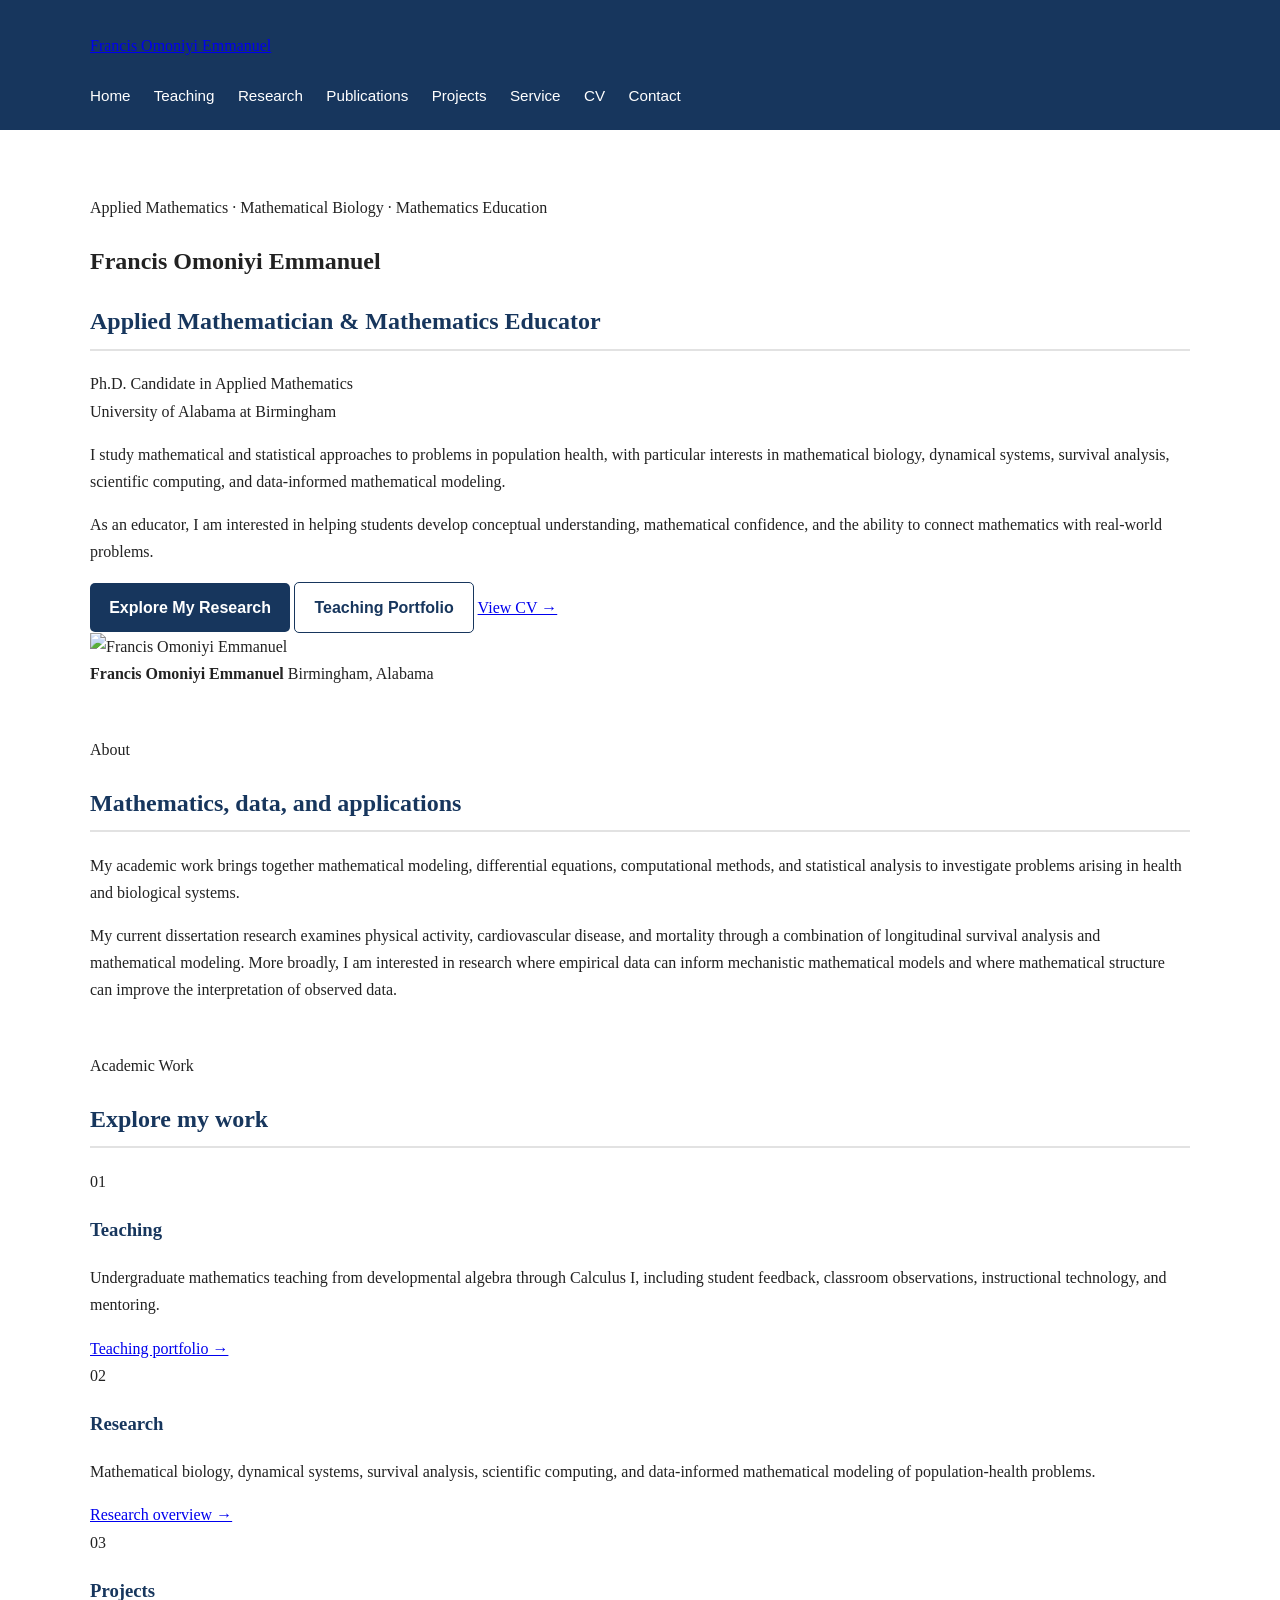
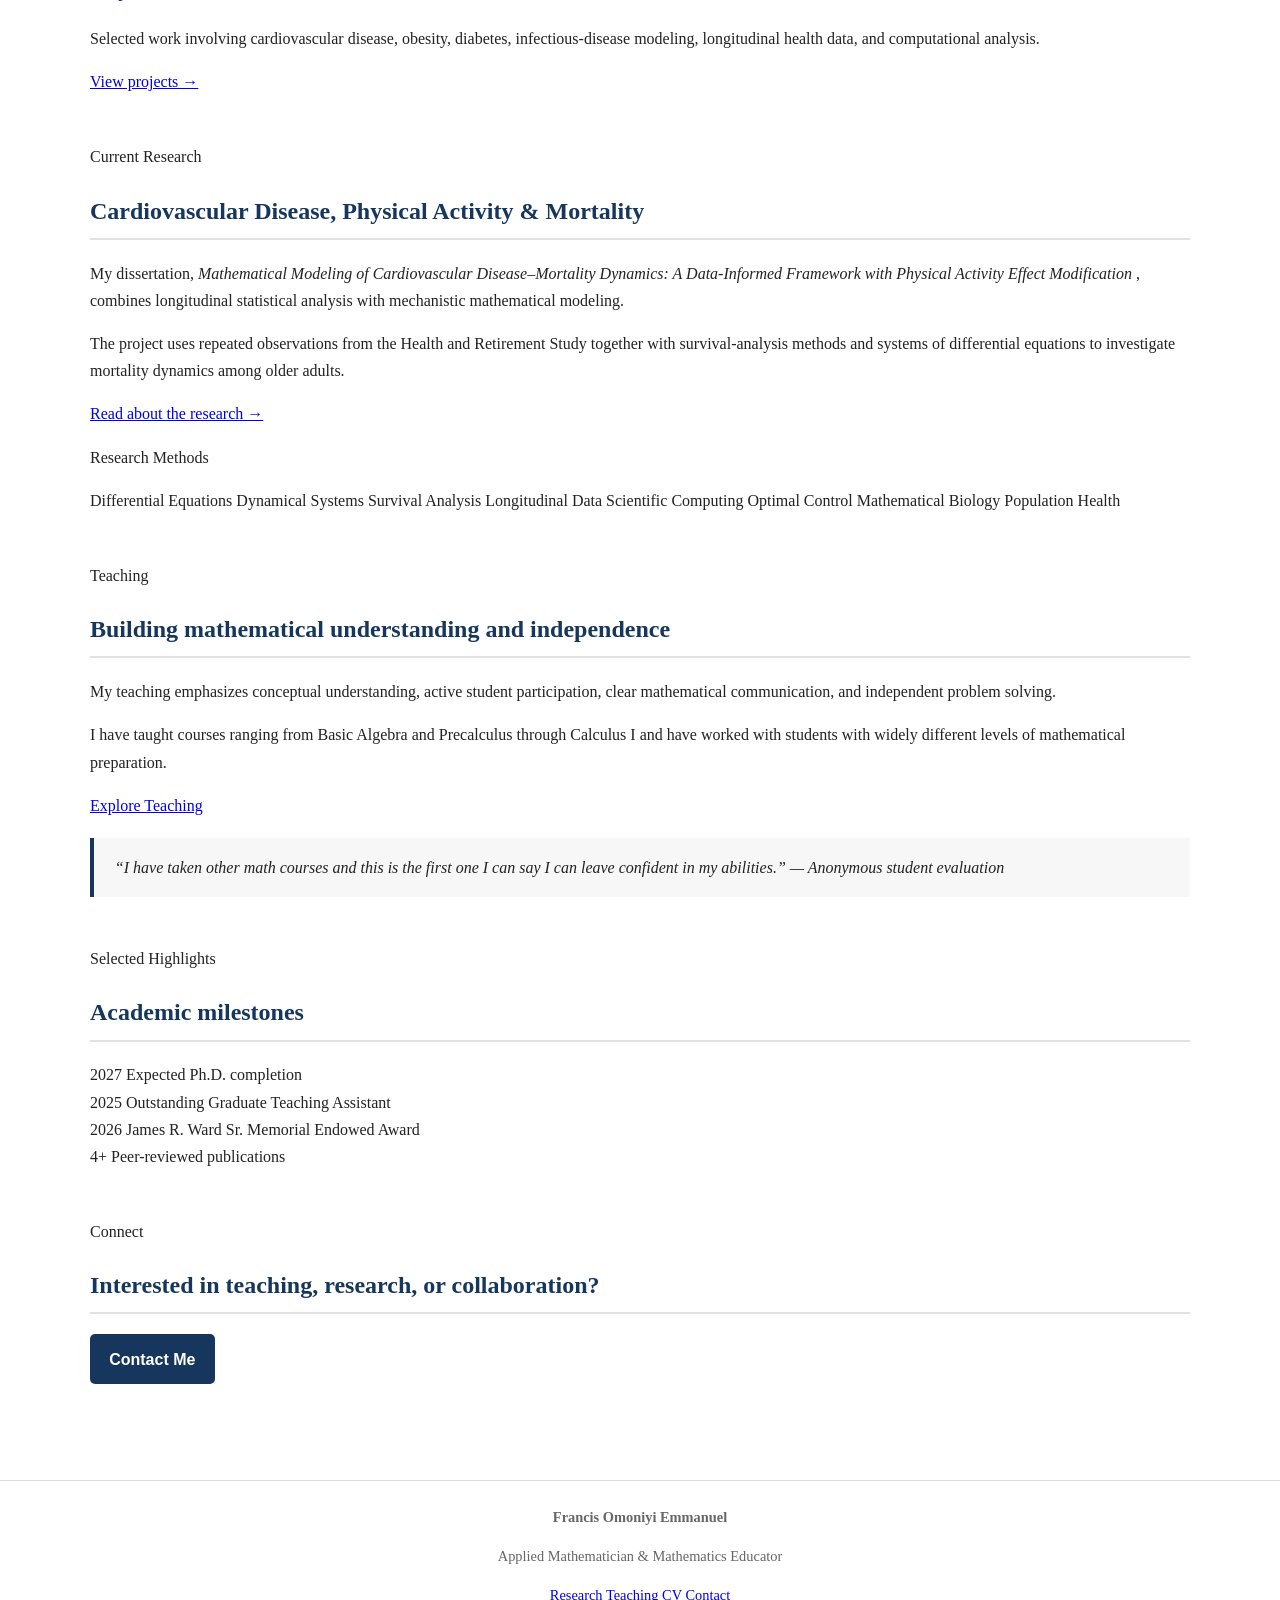
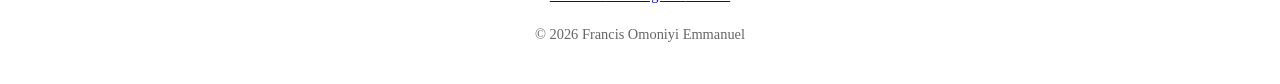
==== index.html @ a245690e "Update index.html" ====
<!DOCTYPE html>
<html lang="en">

<head>
    <meta charset="UTF-8">

    <meta name="viewport"
          content="width=device-width, initial-scale=1.0">

    <meta name="description"
          content="Academic portfolio of Francis Omoniyi Emmanuel,
          Applied Mathematician and Mathematics Educator.">

    <title>
        Francis Omoniyi Emmanuel | Applied Mathematician
    </title>

    <link rel="stylesheet" href="styles.css">
</head>


<body>


<!-- =========================
     NAVIGATION
========================= -->

<header class="site-header">

    <div class="container nav-container">

        <a href="index.html" class="site-name">
            Francis Omoniyi Emmanuel
        </a>

        <nav class="main-nav">

            <a href="index.html" class="active">Home</a>

            <a href="teaching.html">
                Teaching
            </a>

            <a href="research.html">
                Research
            </a>

            <a href="publications.html">
                Publications
            </a>

            <a href="projects.html">
                Projects
            </a>

            <a href="service.html">
                Service
            </a>

            <a href="cv.html">
                CV
            </a>

            <a href="contact.html">
                Contact
            </a>

        </nav>

    </div>

</header>



<main>


<!-- =========================
     HERO
========================= -->

<section class="home-hero">

    <div class="container hero-grid">


        <div class="hero-content">

            <p class="eyebrow">
                Applied Mathematics · Mathematical Biology ·
                Mathematics Education
            </p>


            <h1>
                Francis Omoniyi Emmanuel
            </h1>


            <h2>
                Applied Mathematician &
                Mathematics Educator
            </h2>


            <p class="hero-affiliation">
                Ph.D. Candidate in Applied Mathematics<br>
                University of Alabama at Birmingham
            </p>


            <p class="hero-description">

                I study mathematical and statistical approaches
                to problems in population health, with particular
                interests in mathematical biology, dynamical systems,
                survival analysis, scientific computing, and
                data-informed mathematical modeling.

            </p>


            <p class="hero-description">

                As an educator, I am interested in helping students
                develop conceptual understanding, mathematical
                confidence, and the ability to connect mathematics
                with real-world problems.

            </p>


            <div class="hero-buttons">

                <a href="research.html"
                   class="primary-button">
                    Explore My Research
                </a>

                <a href="teaching.html"
                   class="secondary-button">
                    Teaching Portfolio
                </a>

                <a href="assets/documents/Francis_Omoniyi.pdf"
                   target="_blank"
                   rel="noopener noreferrer"
                   class="text-button">
                    View CV →
                </a>

            </div>

        </div>



        <div class="hero-photo-wrapper">

            <img
                src="assets/images/profile.jpg"
                alt="Francis Omoniyi Emmanuel"
                class="profile-photo"
            >

            <div class="photo-caption">

                <strong>
                    Francis Omoniyi Emmanuel
                </strong>

                <span>
                    Birmingham, Alabama
                </span>

            </div>

        </div>


    </div>

</section>



<!-- =========================
     ABOUT
========================= -->

<section class="home-section">

    <div class="container narrow-container">

        <p class="section-label">
            About
        </p>

        <h2 class="home-section-title">
            Mathematics, data, and applications
        </h2>


        <p class="large-intro">

            My academic work brings together mathematical modeling,
            differential equations, computational methods, and
            statistical analysis to investigate problems arising
            in health and biological systems.

        </p>


        <p>

            My current dissertation research examines physical activity,
            cardiovascular disease, and mortality through a combination
            of longitudinal survival analysis and mathematical modeling.
            More broadly, I am interested in research where empirical
            data can inform mechanistic mathematical models and where
            mathematical structure can improve the interpretation of
            observed data.

        </p>

    </div>

</section>



<!-- =========================
     THREE CORE AREAS
========================= -->

<section class="home-section section-soft">

    <div class="container">

        <div class="section-heading">

            <p class="section-label">
                Academic Work
            </p>

            <h2 class="home-section-title">
                Explore my work
            </h2>

        </div>


        <div class="home-card-grid">


            <article class="home-feature-card">

                <div class="card-number">
                    01
                </div>

                <h3>
                    Teaching
                </h3>

                <p>

                    Undergraduate mathematics teaching from
                    developmental algebra through Calculus I,
                    including student feedback, classroom
                    observations, instructional technology,
                    and mentoring.

                </p>

                <a href="teaching.html"
                   class="card-link">
                    Teaching portfolio →
                </a>

            </article>



            <article class="home-feature-card">

                <div class="card-number">
                    02
                </div>

                <h3>
                    Research
                </h3>

                <p>

                    Mathematical biology, dynamical systems,
                    survival analysis, scientific computing,
                    and data-informed mathematical modeling
                    of population-health problems.

                </p>

                <a href="research.html"
                   class="card-link">
                    Research overview →
                </a>

            </article>



            <article class="home-feature-card">

                <div class="card-number">
                    03
                </div>

                <h3>
                    Projects
                </h3>

                <p>

                    Selected work involving cardiovascular disease,
                    obesity, diabetes, infectious-disease modeling,
                    longitudinal health data, and computational
                    analysis.

                </p>

                <a href="projects.html"
                   class="card-link">
                    View projects →
                </a>

            </article>


        </div>

    </div>

</section>



<!-- =========================
     FEATURED RESEARCH
========================= -->

<section class="home-section">

    <div class="container">

        <div class="featured-home-grid">


            <div>

                <p class="section-label">
                    Current Research
                </p>

                <h2 class="home-section-title">
                    Cardiovascular Disease,
                    Physical Activity & Mortality
                </h2>


                <p>

                    My dissertation,
                    <em>
                        Mathematical Modeling of Cardiovascular
                        Disease–Mortality Dynamics: A Data-Informed
                        Framework with Physical Activity Effect
                        Modification
                    </em>,
                    combines longitudinal statistical analysis
                    with mechanistic mathematical modeling.

                </p>


                <p>

                    The project uses repeated observations from the
                    Health and Retirement Study together with
                    survival-analysis methods and systems of
                    differential equations to investigate mortality
                    dynamics among older adults.

                </p>


                <a href="research.html"
                   class="inline-link">
                    Read about the research →
                </a>

            </div>



            <div class="research-summary-box">

                <p class="summary-heading">
                    Research Methods
                </p>

                <div class="research-tags">

                    <span>Differential Equations</span>
                    <span>Dynamical Systems</span>
                    <span>Survival Analysis</span>
                    <span>Longitudinal Data</span>
                    <span>Scientific Computing</span>
                    <span>Optimal Control</span>
                    <span>Mathematical Biology</span>
                    <span>Population Health</span>

                </div>

            </div>


        </div>

    </div>

</section>



<!-- =========================
     TEACHING HIGHLIGHT
========================= -->

<section class="home-section section-dark">

    <div class="container teaching-highlight-grid">


        <div>

            <p class="section-label-light">
                Teaching
            </p>

            <h2>
                Building mathematical understanding
                and independence
            </h2>


            <p>

                My teaching emphasizes conceptual understanding,
                active student participation, clear mathematical
                communication, and independent problem solving.

            </p>


            <p>

                I have taught courses ranging from Basic Algebra and
                Precalculus through Calculus I and have worked with
                students with widely different levels of mathematical
                preparation.

            </p>


            <a href="teaching.html"
               class="light-button">
                Explore Teaching
            </a>

        </div>



        <blockquote class="home-quote">

            “I have taken other math courses and this is the first
            one I can say I can leave confident in my abilities.”

            <span>
                — Anonymous student evaluation
            </span>

        </blockquote>


    </div>

</section>



<!-- =========================
     SELECTED HIGHLIGHTS
========================= -->

<section class="home-section">

    <div class="container">

        <div class="section-heading">

            <p class="section-label">
                Selected Highlights
            </p>

            <h2 class="home-section-title">
                Academic milestones
            </h2>

        </div>


        <div class="highlight-stat-grid">


            <div class="highlight-stat">

                <span class="stat-number">
                    2027
                </span>

                <span class="stat-label">
                    Expected Ph.D. completion
                </span>

            </div>



            <div class="highlight-stat">

                <span class="stat-number">
                    2025
                </span>

                <span class="stat-label">
                    Outstanding Graduate
                    Teaching Assistant
                </span>

            </div>



            <div class="highlight-stat">

                <span class="stat-number">
                    2026
                </span>

                <span class="stat-label">
                    James R. Ward Sr.
                    Memorial Endowed Award
                </span>

            </div>



            <div class="highlight-stat">

                <span class="stat-number">
                    4+
                </span>

                <span class="stat-label">
                    Peer-reviewed publications
                </span>

            </div>


        </div>

    </div>

</section>



<!-- =========================
     CONTACT CTA
========================= -->

<section class="home-cta">

    <div class="container home-cta-inner">

        <div>

            <p class="section-label">
                Connect
            </p>

            <h2>
                Interested in teaching,
                research, or collaboration?
            </h2>

        </div>


        <a href="contact.html"
           class="primary-button">
            Contact Me
        </a>

    </div>

</section>


</main>



<footer class="modern-footer">

    <div class="container footer-grid">


        <div>

            <strong>
                Francis Omoniyi Emmanuel
            </strong>

            <p>
                Applied Mathematician &
                Mathematics Educator
            </p>

        </div>


        <div class="footer-links">

            <a href="research.html">
                Research
            </a>

            <a href="teaching.html">
                Teaching
            </a>

            <a href="cv.html">
                CV
            </a>

            <a href="contact.html">
                Contact
            </a>

        </div>


    </div>


    <div class="container footer-bottom">

        <p>
            © 2026 Francis Omoniyi Emmanuel
        </p>

    </div>

</footer>


</body>

</html>
---- styles.css ----
* {
    box-sizing: border-box;
}

body {
    margin: 0;
    font-family: Georgia, "Times New Roman", serif;
    line-height: 1.7;
    color: #222;
    background: #ffffff;
}

.container {
    width: min(1100px, 90%);
    margin: 0 auto;
}

header {
    background: #17365d;
    color: white;
    padding: 2rem 0 1.3rem;
}

header h1 {
    margin: 0;
    font-size: 2.4rem;
}

.subtitle {
    margin-top: 0.3rem;
    font-size: 1.15rem;
}

nav {
    margin-top: 1.4rem;
}

nav a {
    color: white;
    text-decoration: none;
    margin-right: 1.2rem;
    font-family: Arial, sans-serif;
    font-size: 0.95rem;
}

nav a:hover {
    text-decoration: underline;
}

main {
    padding: 3rem 0;
}

section {
    margin-bottom: 3rem;
}

h2 {
    color: #17365d;
    border-bottom: 2px solid #e2e2e2;
    padding-bottom: 0.4rem;
}

h3 {
    color: #17365d;
}

.hero {
    font-size: 1.08rem;
}

.cards {
    display: grid;
    grid-template-columns: repeat(
        auto-fit,
        minmax(240px, 1fr)
    );
    gap: 1.5rem;
}

.card {
    border: 1px solid #dddddd;
    border-radius: 8px;
    padding: 1.4rem;
    background: #fafafa;
}

.card a {
    color: #17365d;
    font-weight: bold;
    text-decoration: none;
}

footer {
    border-top: 1px solid #dddddd;
    padding: 1.5rem 0;
    text-align: center;
    color: #666666;
    font-size: 0.9rem;
}

@media (max-width: 700px) {

    header h1 {
        font-size: 1.8rem;
    }

    nav a {
        display: inline-block;
        margin-bottom: 0.5rem;
    }
}

blockquote {
    margin: 1.2rem 0;
    padding: 1rem 1.3rem;
    border-left: 4px solid #17365d;
    background: #f7f7f7;
    font-style: italic;
}

.source {
    margin-top: -0.7rem;
    font-size: 0.9rem;
    color: #666;
}

.evaluation {
    margin-bottom: 2rem;
}

.course-list p {
    margin-bottom: 1.2rem;
}

/* Teaching Evaluations */

.evaluation-note {
    color: #666;
    font-size: 0.95rem;
    margin-bottom: 1.5rem;
}

.evaluation-grid {
    display: grid;
    grid-template-columns: repeat(
        auto-fit,
        minmax(300px, 1fr)
    );
    gap: 1.4rem;
    margin-top: 1.5rem;
    margin-bottom: 3rem;
}

.evaluation-card {
    border: 1px solid #dddddd;
    border-radius: 8px;
    padding: 1.4rem;
    background: #fafafa;
}

.evaluation-card blockquote {
    margin: 0.7rem 0 1rem 0;
    padding: 0;
    border-left: none;
    background: transparent;
    font-style: italic;
}

.evaluation-theme {
    margin: 0;
    font-family: Arial, sans-serif;
    font-size: 0.85rem;
    font-weight: bold;
    text-transform: uppercase;
    letter-spacing: 0.05rem;
    color: #17365d;
}

.evaluation-source {
    font-size: 0.88rem;
    color: #666666;
    margin-bottom: 0;
}

.faculty-observations {
    margin-top: 3rem;
}

.observation-card {
    margin: 1.5rem 0;
    padding: 1.5rem;
    border-left: 4px solid #17365d;
    background: #f7f7f7;
}

.observation-card h4 {
    margin-top: 0;
    margin-bottom: 0.2rem;
    color: #17365d;
    font-size: 1.15rem;
}

.observation-meta {
    margin-top: 0;
    color: #666666;
    font-size: 0.9rem;
}

.observation-card blockquote {
    margin: 1rem 0;
    padding-left: 1rem;
    border-left: 2px solid #999999;
    background: transparent;
    font-style: italic;
}

.evaluation-footer {
    margin-top: 2rem;
    font-size: 0.9rem;
    color: #666666;
    font-style: italic;
}

/* Research Page */

.research-card {
    border-left: 4px solid #17365d;
    background: #f8f9fb;
    padding: 1.2rem 1.4rem;
    margin: 1.2rem 0;
    border-radius: 4px;
}

.research-card h3 {
    margin-top: 0;
    margin-bottom: 0.5rem;
}

.method-grid {
    display: grid;
    grid-template-columns: repeat(
        auto-fit,
        minmax(240px, 1fr)
    );
    gap: 1.4rem;
    margin-top: 1.5rem;
}

.method-card {
    border: 1px solid #dddddd;
    border-radius: 8px;
    padding: 1.3rem;
    background: #ffffff;
}

.method-card h3 {
    margin-top: 0;
}

/* Publications Page */

.publication-card {
    position: relative;
    border: 1px solid #dddddd;
    border-radius: 8px;
    padding: 1.5rem;
    margin: 1.5rem 0;
    background: #ffffff;
}

.publication-card h3 {
    margin-top: 0.4rem;
    margin-bottom: 0.7rem;
    line-height: 1.4;
}

.publication-year {
    display: inline-block;
    margin: 0;
    font-family: Arial, sans-serif;
    font-weight: bold;
    font-size: 0.85rem;
    color: #17365d;
}

.publication-authors {
    color: #444444;
}

.doi-link {
    display: inline-block;
    margin-top: 0.3rem;
    color: #17365d;
    font-family: Arial, sans-serif;
    font-weight: bold;
    text-decoration: none;
}

.doi-link:hover {
    text-decoration: underline;
}


/* Research Presentations */

.presentation-card {
    border-left: 4px solid #17365d;
    background: #f8f9fb;
    padding: 1.3rem 1.5rem;
    margin: 1.4rem 0;
}

.presentation-card h3 {
    margin-top: 0.4rem;
    margin-bottom: 0.7rem;
}

.presentation-date {
    margin: 0;
    color: #666666;
    font-size: 0.9rem;
    font-family: Arial, sans-serif;
    font-weight: bold;
}


/* Research Themes */

.research-theme-grid {
    display: grid;
    grid-template-columns: repeat(
        auto-fit,
        minmax(220px, 1fr)
    );
    gap: 1.3rem;
    margin-top: 1.5rem;
}

.research-theme-card {
    border: 1px solid #dddddd;
    border-radius: 8px;
    padding: 1.3rem;
    background: #fafafa;
}

.research-theme-card h3 {
    margin-top: 0;
    color: #17365d;
}

/* Projects Page */

.featured-project {
    border: 1px solid #d7dce2;
    border-radius: 10px;
    padding: 2rem;
    margin: 2rem 0 3rem;
    background: #f8f9fb;
}

.featured-project h2 {
    border-bottom: none;
    margin-bottom: 0.3rem;
}

.project-subtitle {
    color: #555555;
    font-size: 1.05rem;
    margin-top: 0;
    margin-bottom: 1.5rem;
}

.project-label {
    margin-bottom: 0.4rem;
    font-family: Arial, sans-serif;
    text-transform: uppercase;
    letter-spacing: 0.08rem;
    font-size: 0.78rem;
    font-weight: bold;
    color: #17365d;
}

.project-details-grid {
    display: grid;
    grid-template-columns: repeat(
        auto-fit,
        minmax(220px, 1fr)
    );
    gap: 1.2rem;
    margin: 2rem 0;
}

.project-detail {
    background: #ffffff;
    border: 1px solid #dddddd;
    border-radius: 8px;
    padding: 1.2rem;
}

.project-detail h3 {
    margin-top: 0;
}

.project-card {
    border: 1px solid #dddddd;
    border-radius: 10px;
    padding: 1.7rem;
    margin: 2rem 0;
    background: #ffffff;
}

.project-card-header h2 {
    margin-top: 0;
    border-bottom: none;
}

.project-card h3 {
    margin-bottom: 0.3rem;
}

.project-tools {
    display: flex;
    flex-wrap: wrap;
    gap: 0.6rem;
    margin-top: 1.5rem;
}

.project-tools span {
    background: #edf1f5;
    border-radius: 20px;
    padding: 0.35rem 0.75rem;
    font-family: Arial, sans-serif;
    font-size: 0.82rem;
    color: #17365d;
}

.project-note {
    margin-top: 3rem;
    padding: 1.5rem;
    background: #f8f9fb;
    border-radius: 8px;
}

/* Service & Outreach Page */

.service-grid {
    display: grid;
    grid-template-columns: repeat(
        auto-fit,
        minmax(260px, 1fr)
    );
    gap: 1.4rem;
    margin-top: 1.5rem;
}

.service-card {
    border: 1px solid #dddddd;
    border-radius: 8px;
    padding: 1.4rem;
    margin: 1.2rem 0;
    background: #ffffff;
}

.featured-service {
    border-left: 4px solid #17365d;
    background: #f8f9fb;
}

.service-card h3 {
    margin-top: 0.3rem;
    margin-bottom: 0.4rem;
    color: #17365d;
}

.service-year {
    margin: 0;
    font-family: Arial, sans-serif;
    font-size: 0.82rem;
    font-weight: bold;
    color: #17365d;
}

.service-event {
    margin-top: 0.2rem;
    margin-bottom: 0.2rem;
    font-weight: bold;
}

.service-organization {
    margin-top: 0;
    color: #666666;
    font-size: 0.95rem;
}

/* CV Page */

.cv-intro {
    max-width: 850px;
}

.cv-buttons {
    display: flex;
    flex-wrap: wrap;
    gap: 1rem;
    margin-top: 1.6rem;
}

.primary-button,
.secondary-button {
    display: inline-block;
    padding: 0.7rem 1.2rem;
    border-radius: 5px;
    font-family: Arial, sans-serif;
    font-weight: bold;
    text-decoration: none;
}

.primary-button {
    background: #17365d;
    color: #ffffff;
}

.primary-button:hover {
    opacity: 0.9;
}

.secondary-button {
    border: 1px solid #17365d;
    color: #17365d;
    background: #ffffff;
}

.secondary-button:hover {
    background: #f3f5f8;
}

.cv-highlight-grid {
    display: grid;
    grid-template-columns: repeat(
        auto-fit,
        minmax(230px, 1fr)
    );
    gap: 1.4rem;
    margin-top: 1.5rem;
}

.cv-highlight-card {
    border: 1px solid #dddddd;
    border-radius: 8px;
    padding: 1.4rem;
    background: #ffffff;
}

.cv-highlight-card h3 {
    margin-top: 0;
    color: #17365d;
}

.cv-timeline {
    margin-top: 1.5rem;
}

.cv-timeline-item {
    display: grid;
    grid-template-columns: 80px 1fr;
    gap: 1rem;
    margin-bottom: 1.5rem;
    padding-bottom: 1.3rem;
    border-bottom: 1px solid #eeeeee;
}

.cv-timeline-item h3 {
    margin-top: 0;
    margin-bottom: 0.3rem;
}

.cv-year {
    font-family: Arial, sans-serif;
    font-weight: bold;
    color: #17365d;
}

.cv-download-section {
    margin-top: 3rem;
    padding: 1.7rem;
    background: #f8f9fb;
    border-radius: 8px;
}

@media (max-width: 600px) {

    .cv-timeline-item {
        grid-template-columns: 1fr;
        gap: 0.2rem;
    }

}

/* Contact Page */

.contact-intro {
    max-width: 800px;
}

.contact-grid {
    display: grid;
    grid-template-columns: repeat(
        auto-fit,
        minmax(230px, 1fr)
    );
    gap: 1.4rem;
    margin-top: 1.5rem;
}

.contact-card {
    border: 1px solid #dddddd;
    border-radius: 8px;
    padding: 1.5rem;
    background: #ffffff;
}

.contact-card h3 {
    margin-top: 0;
    color: #17365d;
}

.contact-card a {
    color: #17365d;
    text-decoration: none;
    font-weight: bold;
}

.contact-card a:hover {
    text-decoration: underline;
}

.contact-availability {
    margin-top: 3rem;
}

.contact-cv {
    margin-top: 3rem;
    padding: 1.7rem;
    background: #f8f9fb;
    border-radius: 8px;
}
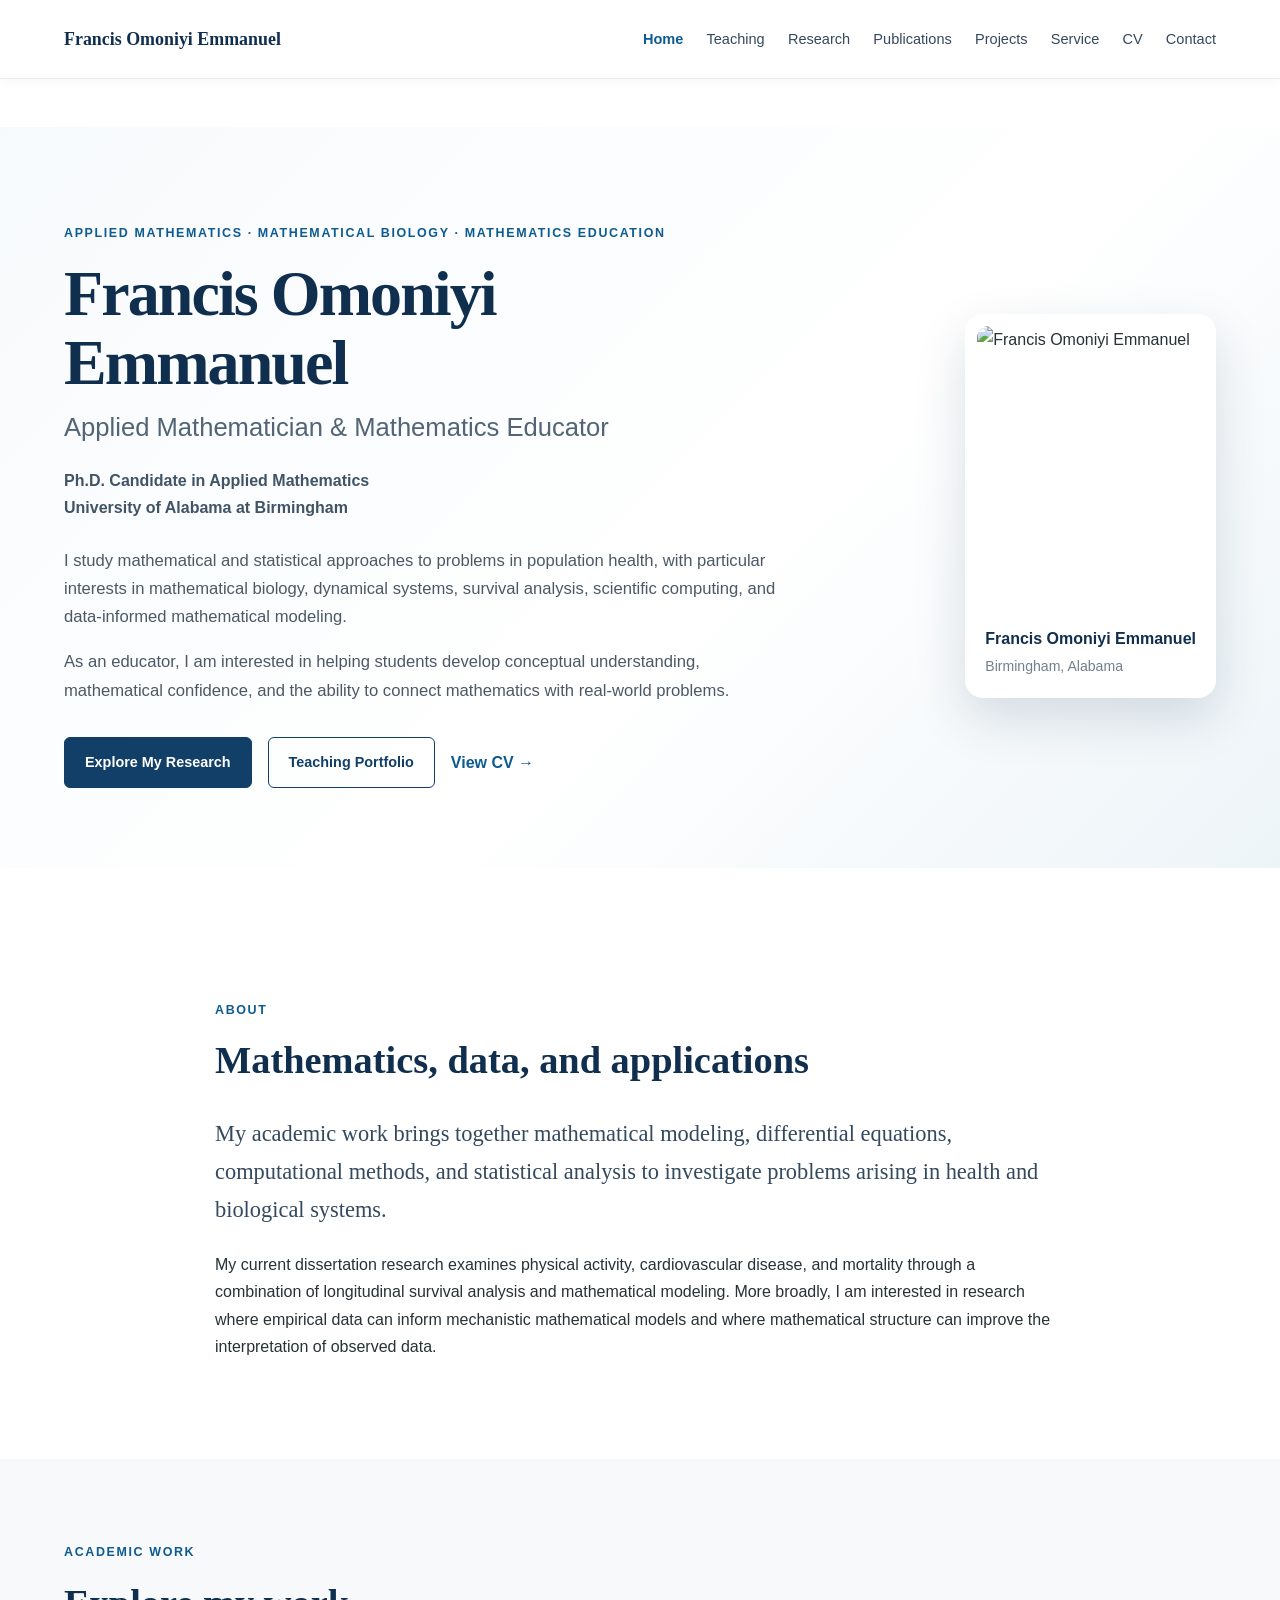
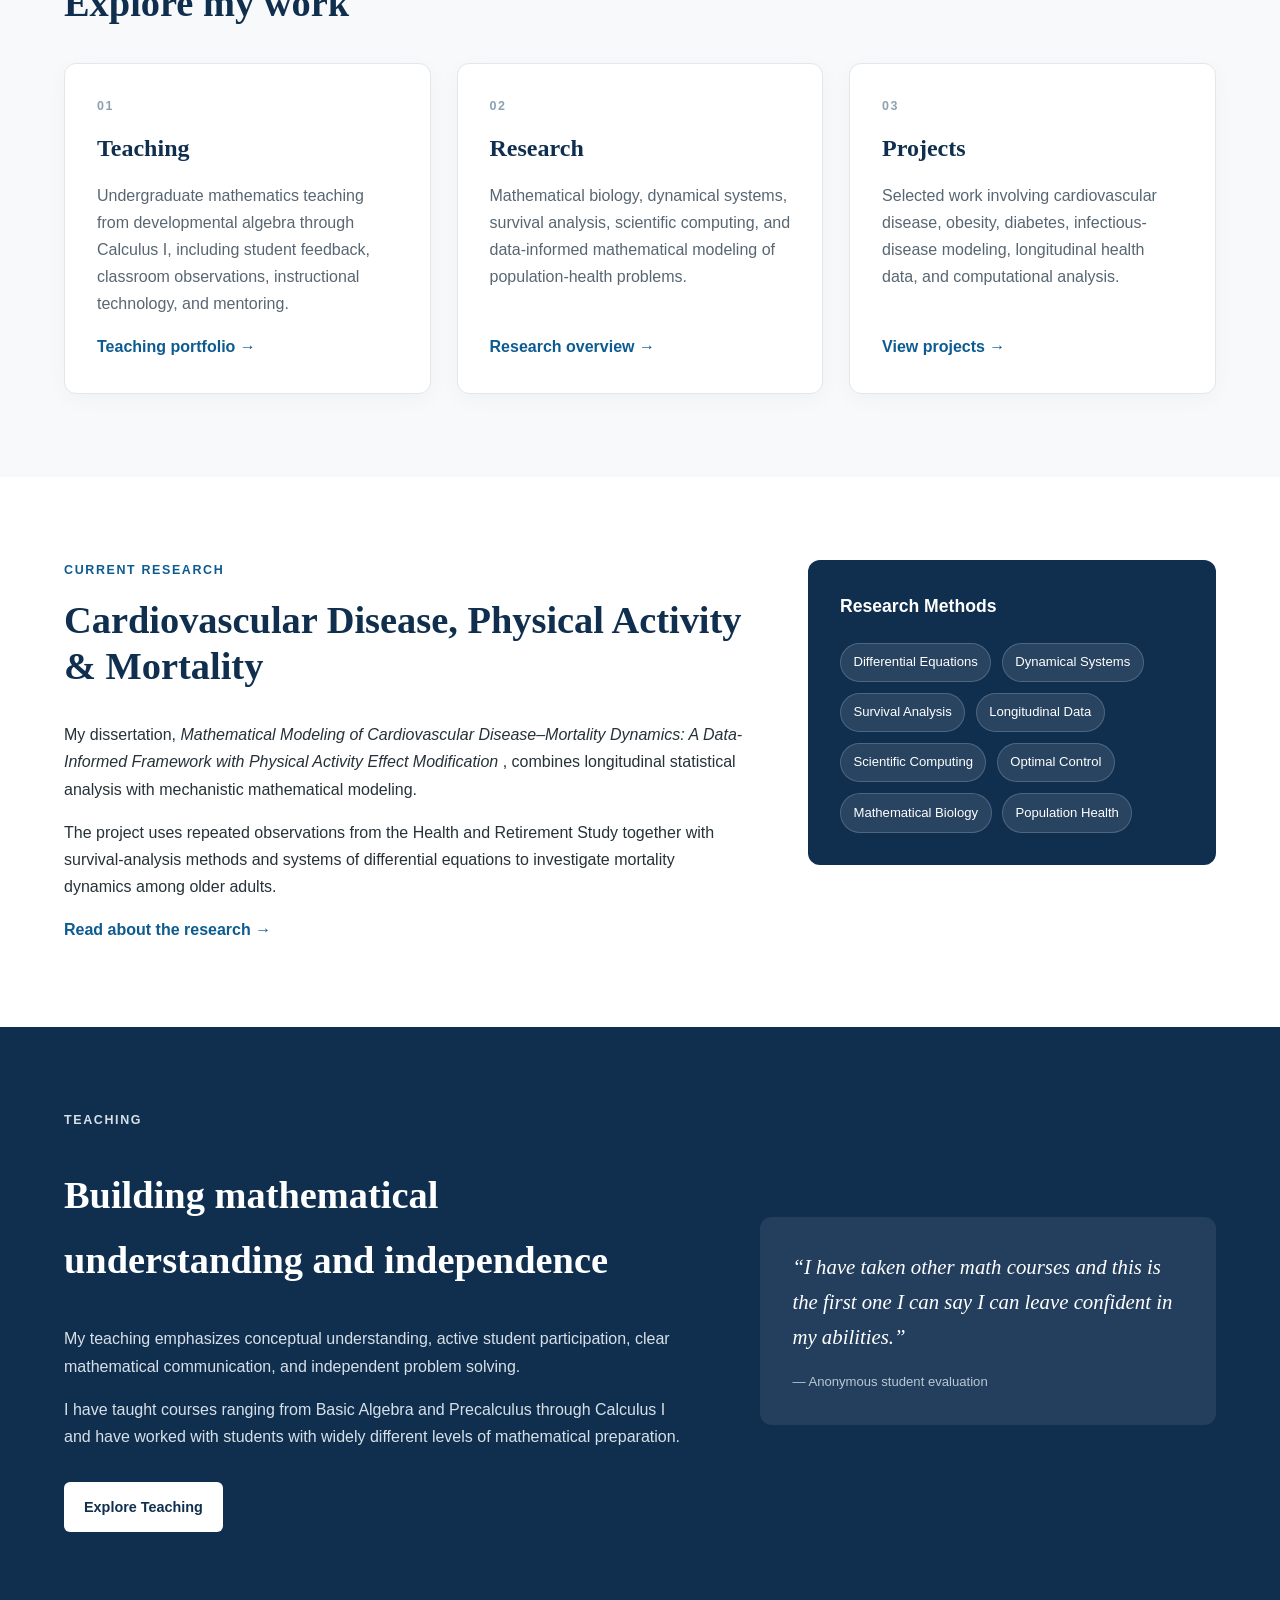
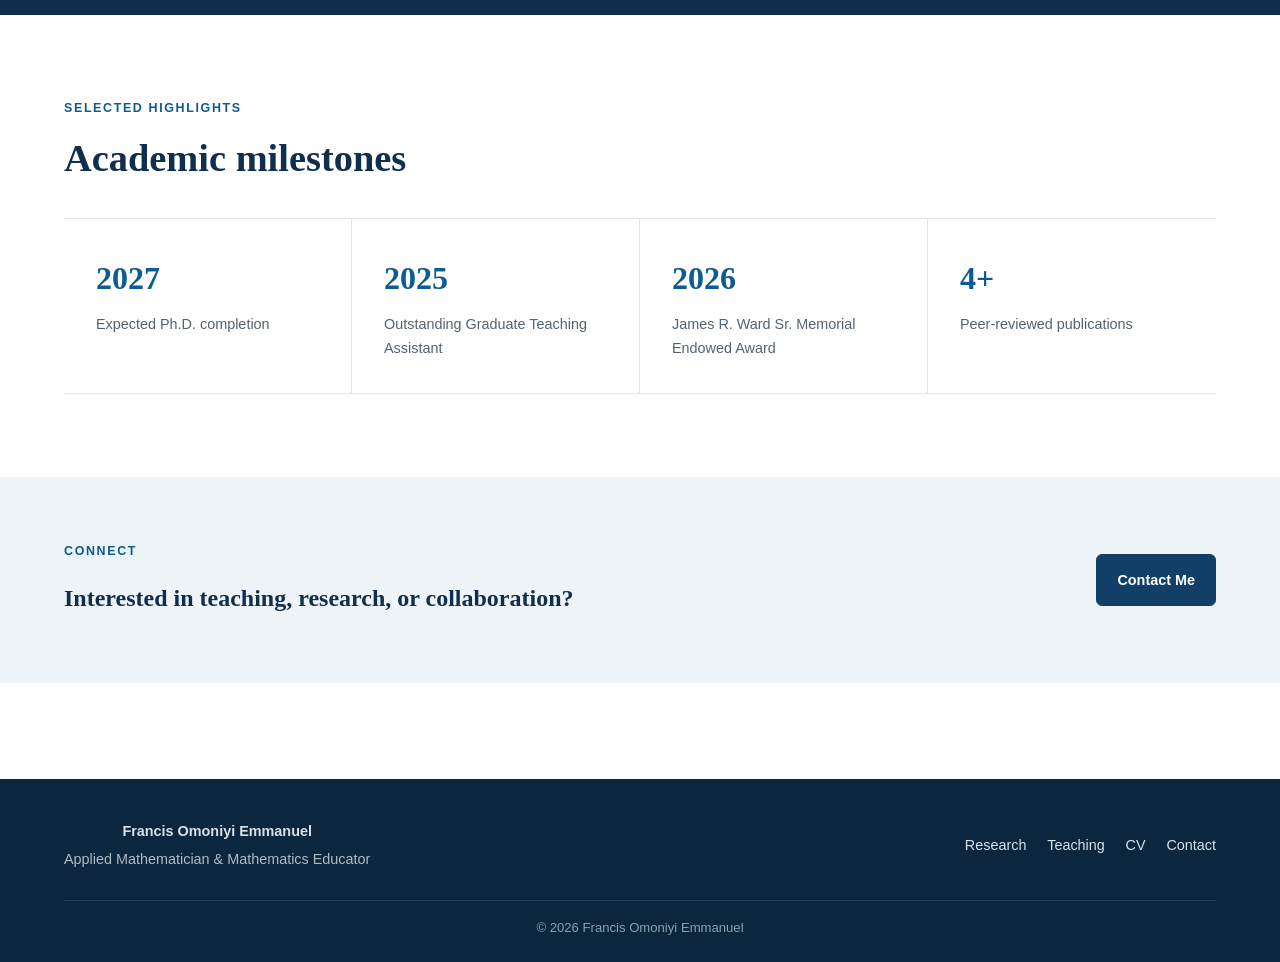
==== commit 096b6a0e: "Update index.html" ====
--- a/index.html
+++ b/index.html
@@ -159,11 +159,11 @@
 
         <div class="hero-photo-wrapper">
 
-            <img
-                src="assets/images/profile.jpg"
-                alt="Francis Omoniyi Emmanuel"
-                class="profile-photo"
-            >
+           <img
+    src="assets/images/profile.jpge"
+    alt="Francis Omoniyi Emmanuel"
+    class="profile-photo"
+>
 
             <div class="photo-caption">
 
--- a/styles.css
+++ b/styles.css
@@ -645,3 +645,1196 @@
     background: #f8f9fb;
     border-radius: 8px;
 }
+
+/* ==========================================================
+   PROFESSIONAL PORTFOLIO REDESIGN
+   ========================================================== */
+
+
+/* ---------- GLOBAL ---------- */
+
+html {
+    scroll-behavior: smooth;
+}
+
+body {
+    margin: 0;
+    font-family:
+        -apple-system,
+        BlinkMacSystemFont,
+        "Segoe UI",
+        Roboto,
+        Helvetica,
+        Arial,
+        sans-serif;
+
+    line-height: 1.7;
+    color: #263238;
+    background: #ffffff;
+}
+
+.container {
+    width: min(1180px, 90%);
+    margin: 0 auto;
+}
+
+.narrow-container {
+    max-width: 850px;
+}
+
+p {
+    margin-top: 0;
+}
+
+a {
+    transition: 0.2s ease;
+}
+
+
+/* ==========================================================
+   NAVIGATION
+   ========================================================== */
+
+.site-header,
+body > header {
+
+    position: sticky;
+    top: 0;
+    z-index: 1000;
+
+    background: rgba(255,255,255,0.97);
+
+    border-bottom: 1px solid #e8ecef;
+
+    box-shadow:
+        0 2px 12px rgba(0,0,0,0.04);
+
+    padding: 0;
+}
+
+
+.nav-container {
+    min-height: 78px;
+
+    display: flex;
+    justify-content: space-between;
+    align-items: center;
+
+    gap: 2rem;
+}
+
+
+.site-name {
+    color: #102f4f;
+
+    font-family:
+        Georgia,
+        "Times New Roman",
+        serif;
+
+    font-size: 1.12rem;
+    font-weight: bold;
+
+    text-decoration: none;
+
+    white-space: nowrap;
+}
+
+
+.main-nav {
+    display: flex;
+    align-items: center;
+
+    gap: 1.45rem;
+
+    margin: 0;
+}
+
+
+.main-nav a,
+body > header nav a {
+
+    color: #35495e;
+
+    font-family:
+        -apple-system,
+        BlinkMacSystemFont,
+        "Segoe UI",
+        Arial,
+        sans-serif;
+
+    font-size: 0.91rem;
+
+    text-decoration: none;
+
+    margin: 0;
+}
+
+
+.main-nav a:hover,
+body > header nav a:hover {
+
+    color: #0d5b91;
+}
+
+
+.main-nav a.active {
+
+    color: #0d5b91;
+    font-weight: 600;
+}
+
+
+/*
+Old-page headers still contain h1 and subtitle.
+Make them fit the modern appearance.
+*/
+
+body > header:not(.site-header) h1 {
+
+    color: #102f4f;
+
+    font-family:
+        Georgia,
+        "Times New Roman",
+        serif;
+
+    font-size: 1.25rem;
+
+    margin: 0;
+}
+
+
+body > header:not(.site-header) .subtitle {
+
+    color: #607080;
+    margin: 0.2rem 0 0.7rem;
+
+    font-size: 0.85rem;
+}
+
+
+body > header:not(.site-header) {
+
+    color: #263238;
+    padding: 1rem 0;
+}
+
+
+
+/* ==========================================================
+   HOME HERO
+   ========================================================== */
+
+.home-hero {
+
+    padding: 6rem 0 5rem;
+
+    background:
+        linear-gradient(
+            135deg,
+            #f7fafc 0%,
+            #ffffff 58%,
+            #edf4f8 100%
+        );
+}
+
+
+.hero-grid {
+
+    display: grid;
+
+    grid-template-columns:
+        minmax(0, 1.45fr)
+        minmax(280px, 0.7fr);
+
+    gap: 5rem;
+
+    align-items: center;
+}
+
+
+.eyebrow,
+.section-label,
+.section-label-light {
+
+    font-size: 0.78rem;
+
+    text-transform: uppercase;
+
+    letter-spacing: 0.13em;
+
+    font-weight: 700;
+
+    margin-bottom: 1rem;
+}
+
+
+.eyebrow,
+.section-label {
+
+    color: #0d5b91;
+}
+
+
+.hero-content h1 {
+
+    font-family:
+        Georgia,
+        "Times New Roman",
+        serif;
+
+    color: #102f4f;
+
+    font-size: clamp(
+        2.6rem,
+        5vw,
+        4.7rem
+    );
+
+    line-height: 1.07;
+
+    letter-spacing: -0.03em;
+
+    margin: 0 0 0.8rem;
+}
+
+
+.hero-content h2 {
+
+    color: #526475;
+
+    font-size: clamp(
+        1.3rem,
+        2vw,
+        1.75rem
+    );
+
+    font-weight: 500;
+
+    line-height: 1.35;
+
+    margin: 0 0 1.4rem;
+
+    border: none;
+    padding: 0;
+}
+
+
+.hero-affiliation {
+
+    color: #405466;
+
+    font-weight: 600;
+
+    margin-bottom: 1.6rem;
+}
+
+
+.hero-description {
+
+    max-width: 720px;
+
+    color: #4c5965;
+
+    font-size: 1.04rem;
+}
+
+
+.hero-buttons {
+
+    display: flex;
+    flex-wrap: wrap;
+
+    align-items: center;
+
+    gap: 1rem;
+
+    margin-top: 2rem;
+}
+
+
+
+/* ==========================================================
+   PROFILE PHOTO
+   ========================================================== */
+
+.hero-photo-wrapper {
+
+    max-width: 355px;
+
+    margin-left: auto;
+
+    background: #ffffff;
+
+    padding: 0.75rem;
+
+    border-radius: 18px;
+
+    box-shadow:
+        0 20px 50px
+        rgba(17, 47, 79, 0.15);
+}
+
+
+.profile-photo {
+
+    display: block;
+
+    width: 100%;
+
+    aspect-ratio: 4 / 5;
+
+    object-fit: cover;
+
+    object-position: center;
+
+    border-radius: 12px;
+}
+
+
+.photo-caption {
+
+    display: flex;
+    flex-direction: column;
+
+    padding: 1rem 0.5rem 0.4rem;
+
+    color: #102f4f;
+}
+
+
+.photo-caption span {
+
+    color: #71808d;
+
+    font-size: 0.88rem;
+
+    margin-top: 0.2rem;
+}
+
+
+
+/* ==========================================================
+   BUTTONS
+   ========================================================== */
+
+.primary-button,
+.secondary-button,
+.light-button {
+
+    display: inline-block;
+
+    padding:
+        0.78rem
+        1.25rem;
+
+    border-radius: 6px;
+
+    font-size: 0.9rem;
+
+    font-weight: 650;
+
+    text-decoration: none;
+}
+
+
+.primary-button {
+
+    background: #123f68;
+
+    color: #ffffff;
+
+    border: 1px solid #123f68;
+}
+
+
+.primary-button:hover {
+
+    background: #0d3152;
+}
+
+
+.secondary-button {
+
+    background: transparent;
+
+    color: #123f68;
+
+    border: 1px solid #123f68;
+}
+
+
+.secondary-button:hover {
+
+    background: #f0f5f8;
+}
+
+
+.text-button,
+.inline-link,
+.card-link {
+
+    color: #0d5b91;
+
+    text-decoration: none;
+
+    font-weight: 650;
+}
+
+
+.text-button:hover,
+.inline-link:hover,
+.card-link:hover {
+
+    color: #083e66;
+}
+
+
+
+/* ==========================================================
+   HOME SECTIONS
+   ========================================================== */
+
+.home-section {
+
+    padding: 5.2rem 0;
+
+    margin: 0;
+}
+
+
+.section-soft {
+
+    background: #f7f9fb;
+}
+
+
+.section-heading {
+
+    margin-bottom: 2.3rem;
+}
+
+
+.home-section-title {
+
+    color: #102f4f;
+
+    font-family:
+        Georgia,
+        "Times New Roman",
+        serif;
+
+    font-size: clamp(
+        2rem,
+        3vw,
+        2.8rem
+    );
+
+    line-height: 1.2;
+
+    border: none;
+
+    margin-top: 0;
+
+    padding: 0;
+}
+
+
+.large-intro {
+
+    color: #34495e;
+
+    font-family:
+        Georgia,
+        "Times New Roman",
+        serif;
+
+    font-size: 1.4rem;
+
+    line-height: 1.7;
+}
+
+
+
+/* ==========================================================
+   HOME FEATURE CARDS
+   ========================================================== */
+
+.home-card-grid {
+
+    display: grid;
+
+    grid-template-columns:
+        repeat(3, 1fr);
+
+    gap: 1.6rem;
+}
+
+
+.home-feature-card {
+
+    min-height: 290px;
+
+    display: flex;
+    flex-direction: column;
+
+    border:
+        1px solid #e2e7eb;
+
+    border-radius: 12px;
+
+    padding: 2rem;
+
+    background: #ffffff;
+
+    box-shadow:
+        0 6px 22px
+        rgba(0,0,0,0.035);
+
+    transition:
+        transform 0.2s ease,
+        box-shadow 0.2s ease;
+}
+
+
+.home-feature-card:hover {
+
+    transform:
+        translateY(-4px);
+
+    box-shadow:
+        0 16px 36px
+        rgba(17,47,79,0.08);
+}
+
+
+.card-number {
+
+    color: #8da1b2;
+
+    font-size: 0.78rem;
+
+    font-weight: 700;
+
+    letter-spacing: 0.12em;
+}
+
+
+.home-feature-card h3 {
+
+    color: #102f4f;
+
+    font-family:
+        Georgia,
+        "Times New Roman",
+        serif;
+
+    font-size: 1.5rem;
+
+    margin:
+        0.7rem 0
+        0.8rem;
+}
+
+
+.home-feature-card p {
+
+    color: #586672;
+}
+
+
+.home-feature-card .card-link {
+
+    margin-top: auto;
+}
+
+
+
+/* ==========================================================
+   FEATURED RESEARCH
+   ========================================================== */
+
+.featured-home-grid {
+
+    display: grid;
+
+    grid-template-columns:
+        1.25fr 0.75fr;
+
+    gap: 4rem;
+
+    align-items: start;
+}
+
+
+.research-summary-box {
+
+    background: #102f4f;
+
+    border-radius: 12px;
+
+    padding: 2rem;
+
+    color: #ffffff;
+}
+
+
+.summary-heading {
+
+    font-size: 1.1rem;
+
+    font-weight: 700;
+
+    margin-bottom: 1.3rem;
+}
+
+
+.research-tags {
+
+    display: flex;
+
+    flex-wrap: wrap;
+
+    gap: 0.65rem;
+}
+
+
+.research-tags span {
+
+    padding:
+        0.48rem
+        0.78rem;
+
+    border-radius: 20px;
+
+    background:
+        rgba(255,255,255,0.1);
+
+    border:
+        1px solid
+        rgba(255,255,255,0.18);
+
+    font-size: 0.82rem;
+}
+
+
+
+/* ==========================================================
+   TEACHING HOME FEATURE
+   ========================================================== */
+
+.section-dark {
+
+    background: #102f4f;
+
+    color: #ffffff;
+}
+
+
+.section-dark h2 {
+
+    color: #ffffff;
+
+    border: none;
+
+    font-family:
+        Georgia,
+        "Times New Roman",
+        serif;
+
+    font-size: clamp(
+        2rem,
+        3vw,
+        2.8rem
+    );
+
+    padding: 0;
+}
+
+
+.section-dark p {
+
+    color: #d7e0e7;
+}
+
+
+.section-label-light {
+
+    color: #9ec6e2;
+}
+
+
+.teaching-highlight-grid {
+
+    display: grid;
+
+    grid-template-columns:
+        1.15fr 0.85fr;
+
+    gap: 5rem;
+
+    align-items: center;
+}
+
+
+.home-quote {
+
+    margin: 0;
+
+    padding: 2rem;
+
+    border: none;
+
+    border-radius: 12px;
+
+    background:
+        rgba(255,255,255,0.08);
+
+    color: #ffffff;
+
+    font-family:
+        Georgia,
+        "Times New Roman",
+        serif;
+
+    font-size: 1.3rem;
+
+    line-height: 1.7;
+}
+
+
+.home-quote span {
+
+    display: block;
+
+    margin-top: 1rem;
+
+    color: #b9c8d3;
+
+    font-family:
+        -apple-system,
+        BlinkMacSystemFont,
+        "Segoe UI",
+        Arial,
+        sans-serif;
+
+    font-size: 0.82rem;
+
+    font-style: normal;
+}
+
+
+.light-button {
+
+    background: #ffffff;
+
+    color: #102f4f;
+
+    margin-top: 1rem;
+}
+
+
+
+/* ==========================================================
+   ACADEMIC HIGHLIGHTS
+   ========================================================== */
+
+.highlight-stat-grid {
+
+    display: grid;
+
+    grid-template-columns:
+        repeat(4, 1fr);
+
+    border-top:
+        1px solid #dfe5e9;
+
+    border-bottom:
+        1px solid #dfe5e9;
+}
+
+
+.highlight-stat {
+
+    padding: 2rem;
+
+    border-right:
+        1px solid #dfe5e9;
+}
+
+
+.highlight-stat:last-child {
+
+    border-right: none;
+}
+
+
+.stat-number {
+
+    display: block;
+
+    color: #0d5b91;
+
+    font-family:
+        Georgia,
+        "Times New Roman",
+        serif;
+
+    font-size: 2rem;
+
+    font-weight: bold;
+}
+
+
+.stat-label {
+
+    display: block;
+
+    color: #536371;
+
+    margin-top: 0.4rem;
+
+    font-size: 0.9rem;
+}
+
+
+
+/* ==========================================================
+   CTA
+   ========================================================== */
+
+.home-cta {
+
+    padding: 4rem 0;
+
+    background: #edf3f7;
+}
+
+
+.home-cta-inner {
+
+    display: flex;
+
+    justify-content:
+        space-between;
+
+    align-items: center;
+
+    gap: 2rem;
+}
+
+
+.home-cta h2 {
+
+    color: #102f4f;
+
+    font-family:
+        Georgia,
+        "Times New Roman",
+        serif;
+
+    margin: 0;
+
+    border: none;
+
+    padding: 0;
+}
+
+
+
+/* ==========================================================
+   OTHER PAGES
+   ========================================================== */
+
+main.container {
+
+    padding-top: 4rem;
+
+    padding-bottom: 5rem;
+}
+
+
+main.container > section {
+
+    margin-bottom: 4rem;
+}
+
+
+main.container h2 {
+
+    color: #102f4f;
+
+    font-family:
+        Georgia,
+        "Times New Roman",
+        serif;
+}
+
+
+.publication-card,
+.project-card,
+.service-card,
+.contact-card,
+.cv-highlight-card,
+.method-card,
+.evaluation-card {
+
+    box-shadow:
+        0 5px 18px
+        rgba(0,0,0,0.035);
+
+    transition:
+        transform 0.2s ease,
+        box-shadow 0.2s ease;
+}
+
+
+.publication-card:hover,
+.project-card:hover,
+.service-card:hover,
+.contact-card:hover,
+.cv-highlight-card:hover,
+.method-card:hover,
+.evaluation-card:hover {
+
+    transform:
+        translateY(-2px);
+
+    box-shadow:
+        0 12px 26px
+        rgba(17,47,79,0.07);
+}
+
+
+
+/* ==========================================================
+   FOOTER
+   ========================================================== */
+
+.modern-footer,
+footer {
+
+    background: #0c263e;
+
+    color: #d7e0e7;
+
+    border: none;
+
+    padding: 0;
+}
+
+
+.footer-grid {
+
+    display: flex;
+
+    justify-content:
+        space-between;
+
+    align-items: center;
+
+    gap: 2rem;
+
+    padding:
+        2.5rem 0
+        1.8rem;
+}
+
+
+.footer-grid p {
+
+    margin:
+        0.2rem 0 0;
+
+    color: #aebbc5;
+}
+
+
+.footer-links {
+
+    display: flex;
+
+    gap: 1.3rem;
+}
+
+
+.footer-links a {
+
+    color: #d7e0e7;
+
+    text-decoration: none;
+
+    font-size: 0.9rem;
+}
+
+
+.footer-links a:hover {
+
+    color: #ffffff;
+}
+
+
+.footer-bottom {
+
+    padding:
+        1rem 0
+        1.4rem;
+
+    border-top:
+        1px solid
+        rgba(255,255,255,0.1);
+}
+
+
+.footer-bottom p {
+
+    margin: 0;
+
+    color: #8fa0ad;
+
+    font-size: 0.82rem;
+}
+
+
+
+/* ==========================================================
+   RESPONSIVE DESIGN
+   ========================================================== */
+
+@media (max-width: 950px) {
+
+    .nav-container {
+
+        flex-direction: column;
+
+        align-items: flex-start;
+
+        padding:
+            1rem 0;
+    }
+
+
+    .main-nav {
+
+        width: 100%;
+
+        overflow-x: auto;
+
+        padding-bottom:
+            0.3rem;
+    }
+
+
+    .hero-grid {
+
+        grid-template-columns:
+            1fr;
+
+        gap: 3rem;
+    }
+
+
+    .hero-photo-wrapper {
+
+        margin:
+            0 auto;
+
+        max-width: 330px;
+    }
+
+
+    .home-card-grid {
+
+        grid-template-columns:
+            1fr;
+    }
+
+
+    .featured-home-grid,
+    .teaching-highlight-grid {
+
+        grid-template-columns:
+            1fr;
+
+        gap: 2.5rem;
+    }
+
+
+    .highlight-stat-grid {
+
+        grid-template-columns:
+            repeat(2, 1fr);
+    }
+
+
+    .highlight-stat:nth-child(2) {
+
+        border-right: none;
+    }
+
+}
+
+
+
+@media (max-width: 600px) {
+
+    .home-hero {
+
+        padding:
+            3.5rem 0;
+    }
+
+
+    .hero-content h1 {
+
+        font-size: 2.6rem;
+    }
+
+
+    .home-section {
+
+        padding:
+            3.5rem 0;
+    }
+
+
+    .home-cta-inner,
+    .footer-grid {
+
+        flex-direction:
+            column;
+
+        align-items:
+            flex-start;
+    }
+
+
+    .highlight-stat-grid {
+
+        grid-template-columns:
+            1fr;
+    }
+
+
+    .highlight-stat {
+
+        border-right: none;
+
+        border-bottom:
+            1px solid #dfe5e9;
+    }
+
+
+    .highlight-stat:last-child {
+
+        border-bottom: none;
+    }
+
+
+    .footer-links {
+
+        flex-wrap: wrap;
+    }
+
+}
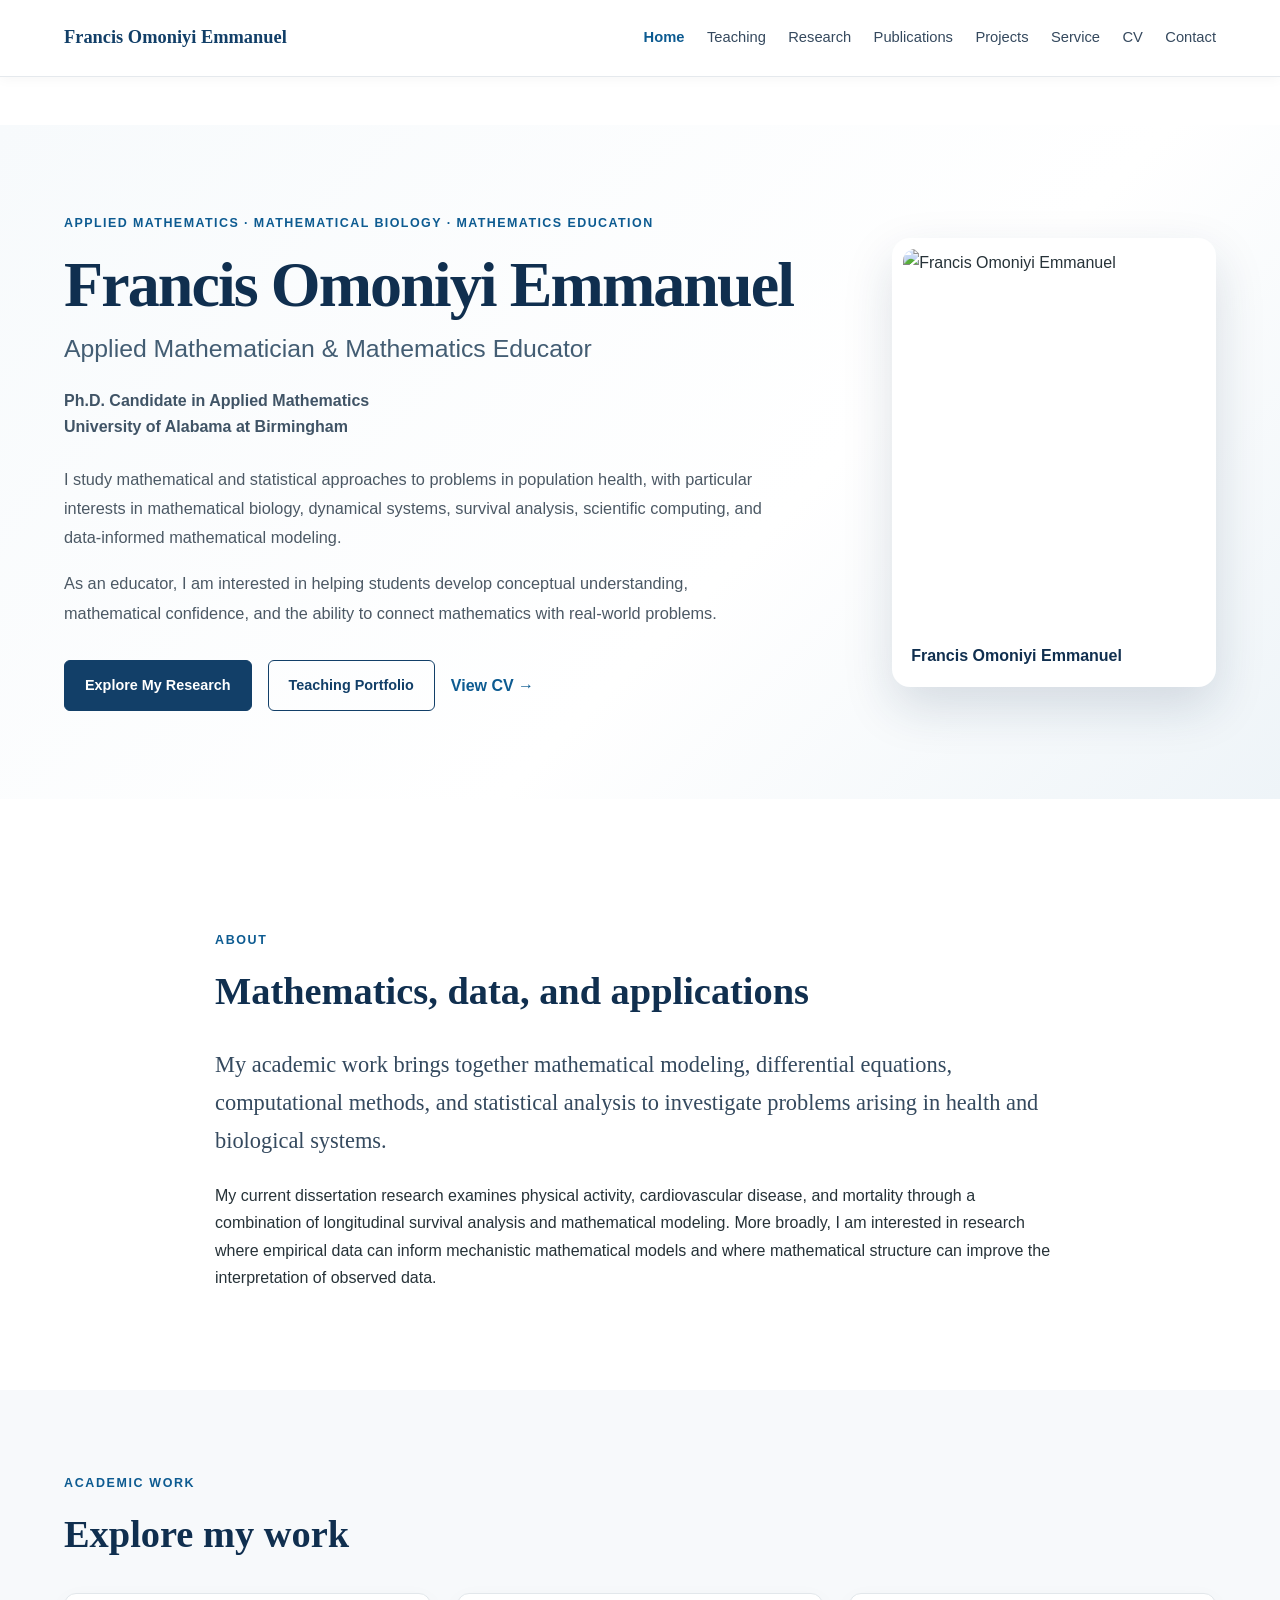
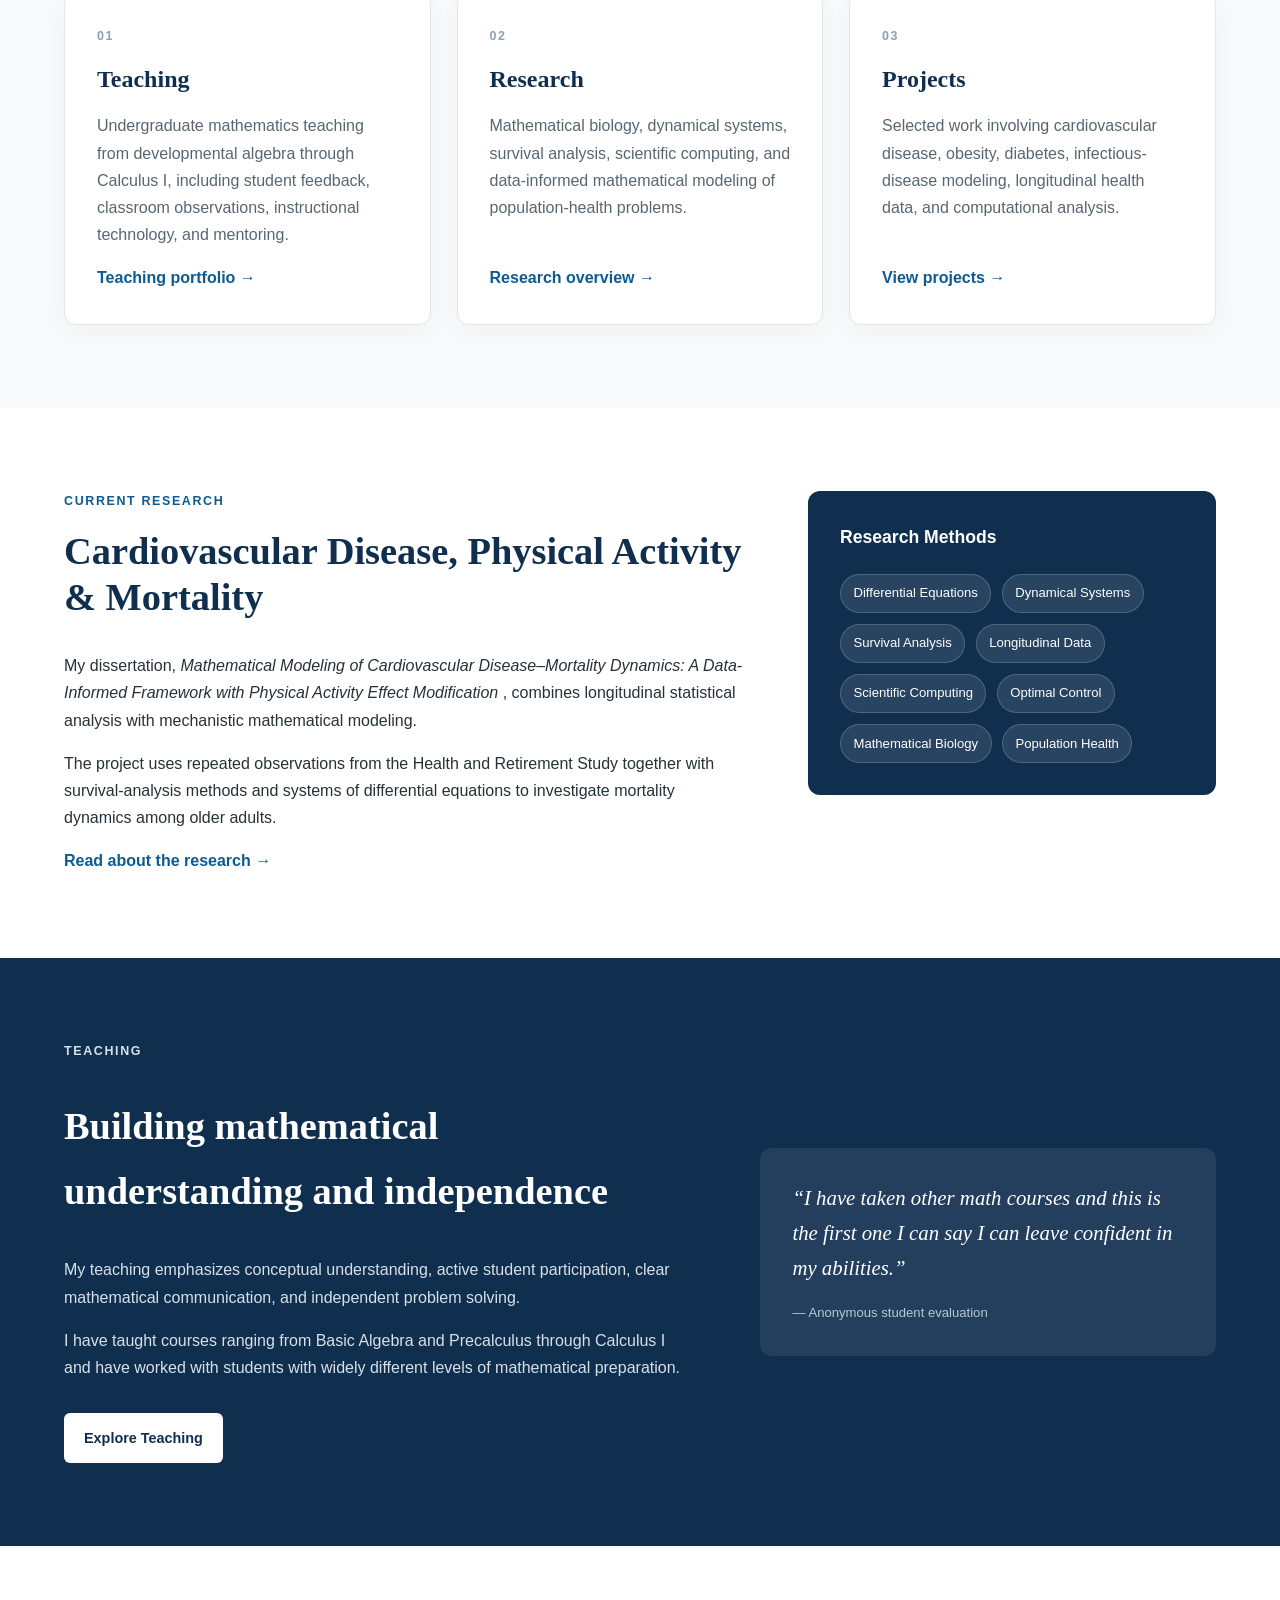
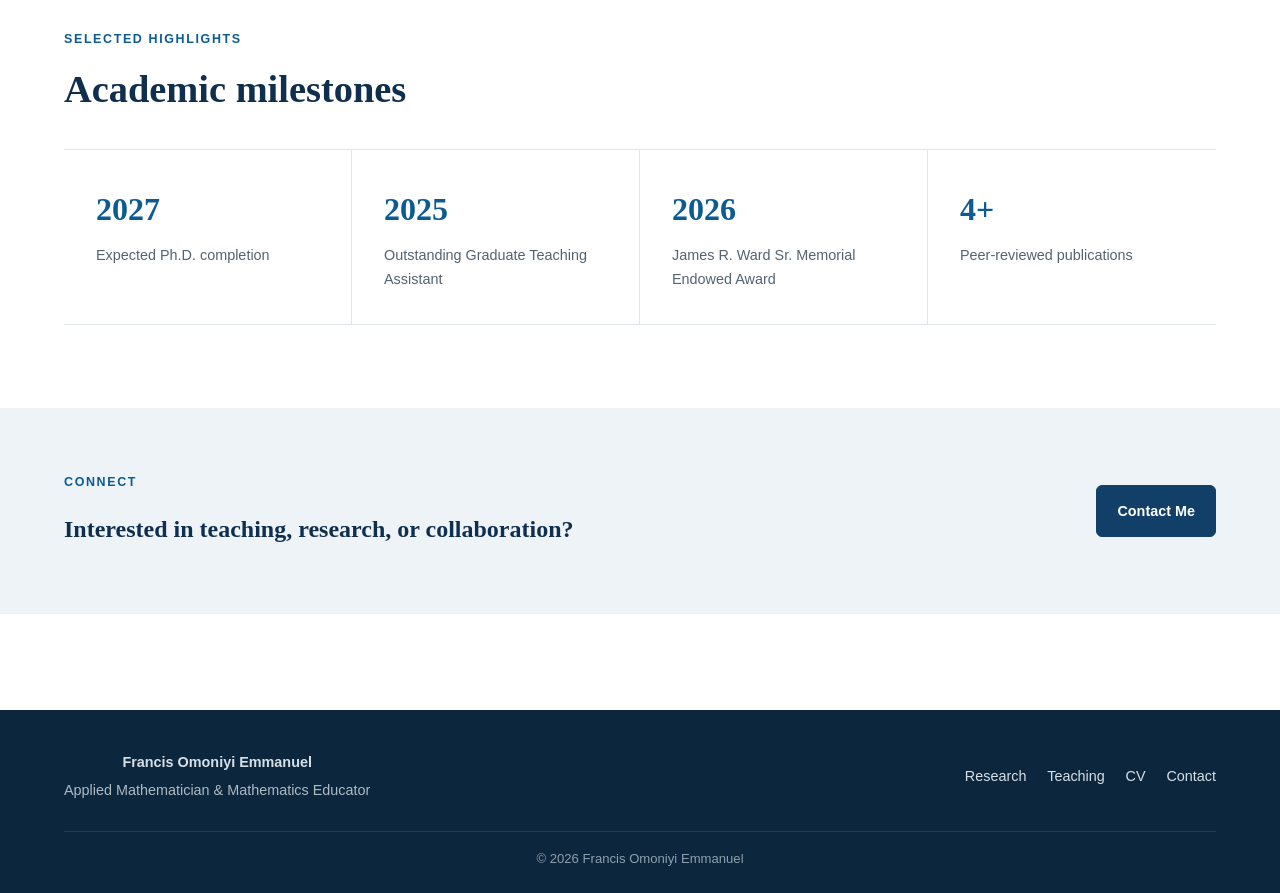
==== commit ddf6bba7: "Update index.html" ====
--- a/index.html
+++ b/index.html
@@ -160,22 +160,18 @@
         <div class="hero-photo-wrapper">
 
            <img
-    src="assets/images/profile.jpge"
+    src="assets/images/profile.jpeg"
     alt="Francis Omoniyi Emmanuel"
     class="profile-photo"
 >
 
             <div class="photo-caption">
 
-                <strong>
-                    Francis Omoniyi Emmanuel
-                </strong>
-
-                <span>
-                    Birmingham, Alabama
-                </span>
-
-            </div>
+    <strong>
+        Francis Omoniyi Emmanuel
+    </strong>
+
+</div>
 
         </div>
 
--- a/styles.css
+++ b/styles.css
@@ -1838,3 +1838,216 @@
     }
 
 }
+
+
+/* ==========================================================
+   FINAL HOMEPAGE HEADER + HERO OVERRIDES
+   KEEP THIS AT THE VERY BOTTOM
+   ========================================================== */
+
+header.site-header {
+    background: #ffffff !important;
+    color: #263238 !important;
+    padding: 0 !important;
+
+    position: sticky;
+    top: 0;
+    z-index: 1000;
+
+    border-bottom: 1px solid #e5e9ed;
+    box-shadow: 0 2px 12px rgba(0, 0, 0, 0.04);
+}
+
+.nav-container {
+    min-height: 76px;
+
+    display: flex !important;
+    align-items: center;
+    justify-content: space-between;
+
+    gap: 2rem;
+}
+
+.site-name,
+.site-name:visited,
+.site-name:hover,
+.site-name:active {
+    color: #123f68 !important;
+    text-decoration: none !important;
+
+    font-family: Georgia, "Times New Roman", serif;
+    font-size: 1.15rem;
+    font-weight: 700;
+}
+
+.main-nav {
+    display: flex !important;
+    align-items: center;
+    gap: 1.4rem;
+
+    margin: 0 !important;
+}
+
+.main-nav a,
+.main-nav a:visited {
+    color: #35495e !important;
+    text-decoration: none !important;
+
+    font-family: Arial, sans-serif;
+    font-size: 0.92rem;
+
+    margin: 0 !important;
+}
+
+.main-nav a:hover,
+.main-nav a.active {
+    color: #0d5b91 !important;
+}
+
+
+/* HERO */
+
+.home-hero {
+    padding: 5.5rem 0 !important;
+
+    background:
+        linear-gradient(
+            135deg,
+            #f7fafc 0%,
+            #ffffff 60%,
+            #eef4f8 100%
+        ) !important;
+}
+
+.hero-grid {
+    display: grid !important;
+
+    grid-template-columns:
+        minmax(0, 1.4fr)
+        minmax(280px, 0.6fr);
+
+    gap: 4.5rem;
+
+    align-items: center;
+}
+
+.hero-content h1 {
+    color: #102f4f !important;
+
+    font-family: Georgia, "Times New Roman", serif;
+
+    font-size: clamp(2.8rem, 5vw, 4.5rem);
+
+    line-height: 1.08;
+
+    margin: 0 0 0.8rem;
+}
+
+.hero-content h2 {
+    color: #435d73 !important;
+
+    border: none !important;
+
+    font-family: Arial, sans-serif;
+
+    font-size: 1.55rem;
+
+    font-weight: 500;
+
+    padding: 0 !important;
+
+    margin: 0 0 1.4rem;
+}
+
+.eyebrow {
+    color: #0d5b91 !important;
+
+    font-family: Arial, sans-serif;
+
+    font-size: 0.78rem;
+
+    font-weight: 700;
+
+    text-transform: uppercase;
+
+    letter-spacing: 0.09rem;
+}
+
+.hero-affiliation {
+    color: #405466;
+
+    font-family: Arial, sans-serif;
+
+    font-weight: 600;
+
+    line-height: 1.6;
+}
+
+.hero-description {
+    color: #4c5965;
+
+    font-family: Arial, sans-serif;
+
+    font-size: 1.02rem;
+
+    line-height: 1.8;
+
+    max-width: 720px;
+}
+
+
+/* PROFILE PHOTO */
+
+.hero-photo-wrapper {
+    width: 100%;
+    max-width: 340px;
+
+    margin-left: auto;
+
+    padding: 0.7rem;
+
+    background: #ffffff;
+
+    border-radius: 18px;
+
+    box-shadow:
+        0 20px 50px rgba(17, 47, 79, 0.15);
+}
+
+.profile-photo {
+    display: block !important;
+
+    width: 100% !important;
+
+    aspect-ratio: 4 / 5;
+
+    object-fit: cover;
+
+    border-radius: 12px;
+}
+
+
+/* MOBILE */
+
+@media (max-width: 900px) {
+
+    .nav-container {
+        flex-direction: column;
+        align-items: flex-start;
+        padding: 1rem 0;
+    }
+
+    .main-nav {
+        width: 100%;
+        overflow-x: auto;
+        padding-bottom: 0.3rem;
+    }
+
+    .hero-grid {
+        grid-template-columns: 1fr !important;
+    }
+
+    .hero-photo-wrapper {
+        margin: 1rem auto 0;
+    }
+}
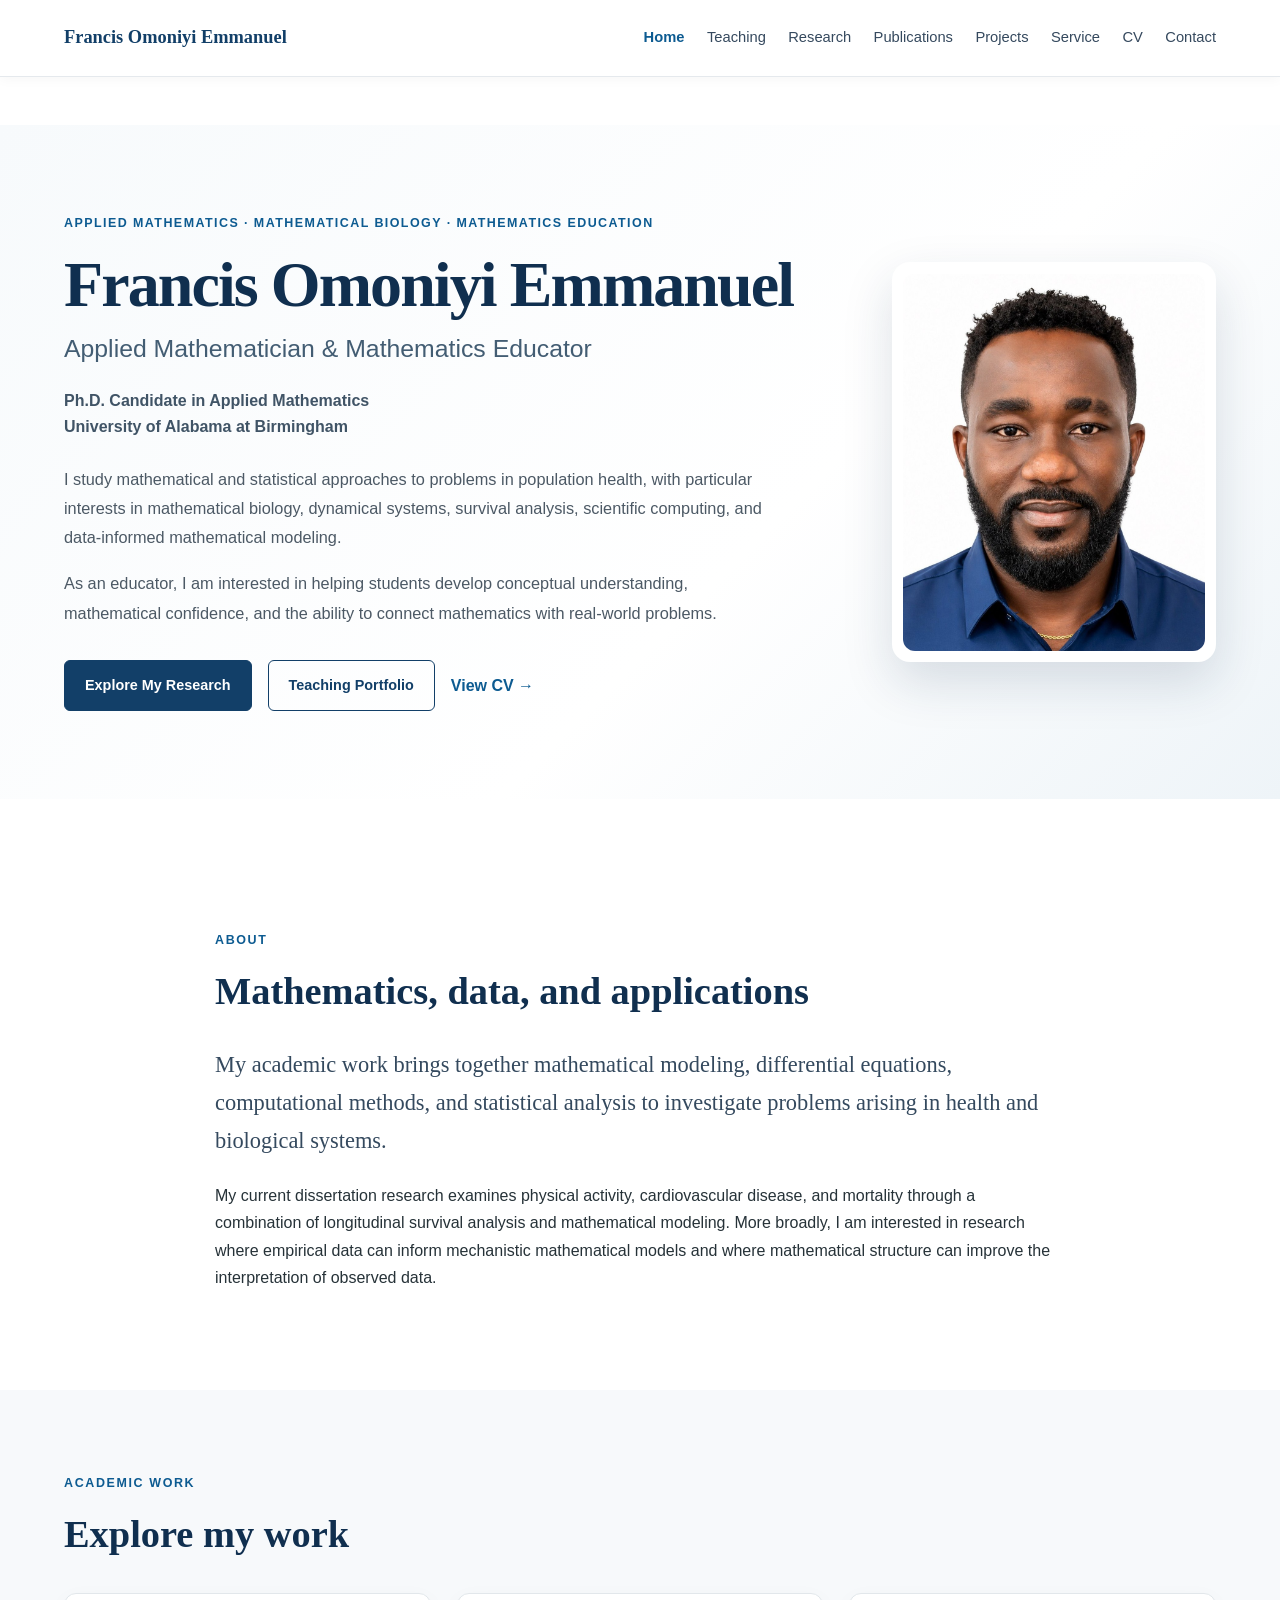
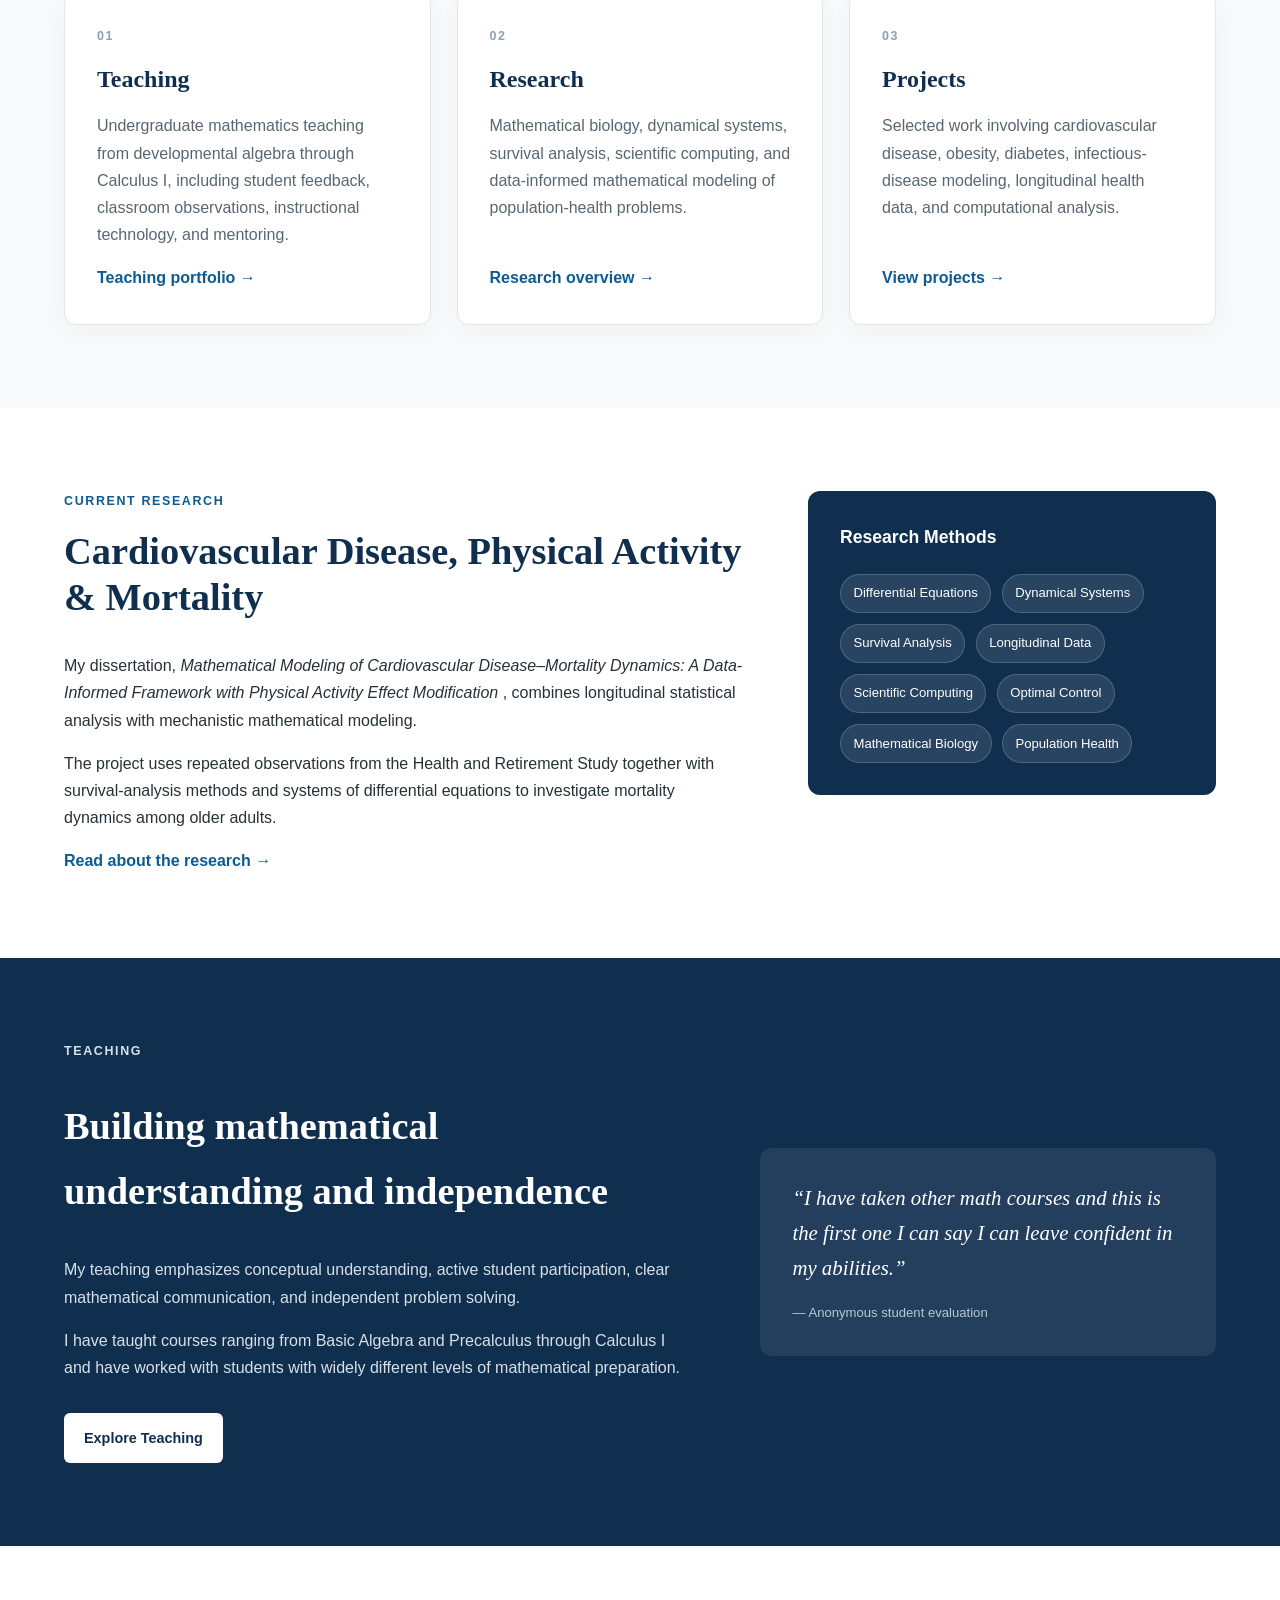
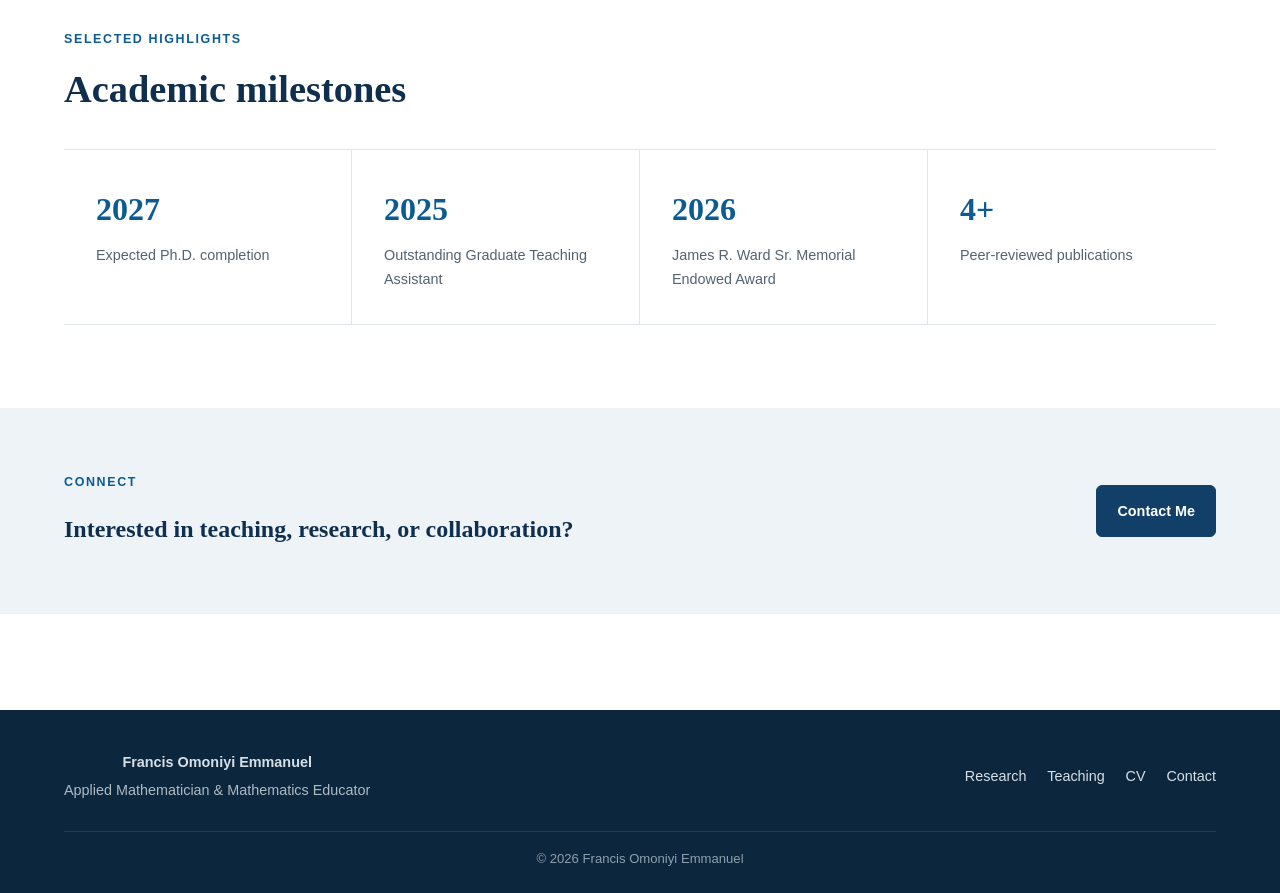
==== commit eb51a377: "Update index.html" ====
--- a/index.html
+++ b/index.html
@@ -160,18 +160,12 @@
         <div class="hero-photo-wrapper">
 
            <img
-    src="assets/images/profile.jpeg"
+    src="assets/images/Profile.jpeg"
     alt="Francis Omoniyi Emmanuel"
     class="profile-photo"
 >
 
-            <div class="photo-caption">
-
-    <strong>
-        Francis Omoniyi Emmanuel
-    </strong>
-
-</div>
+    
 
         </div>
 
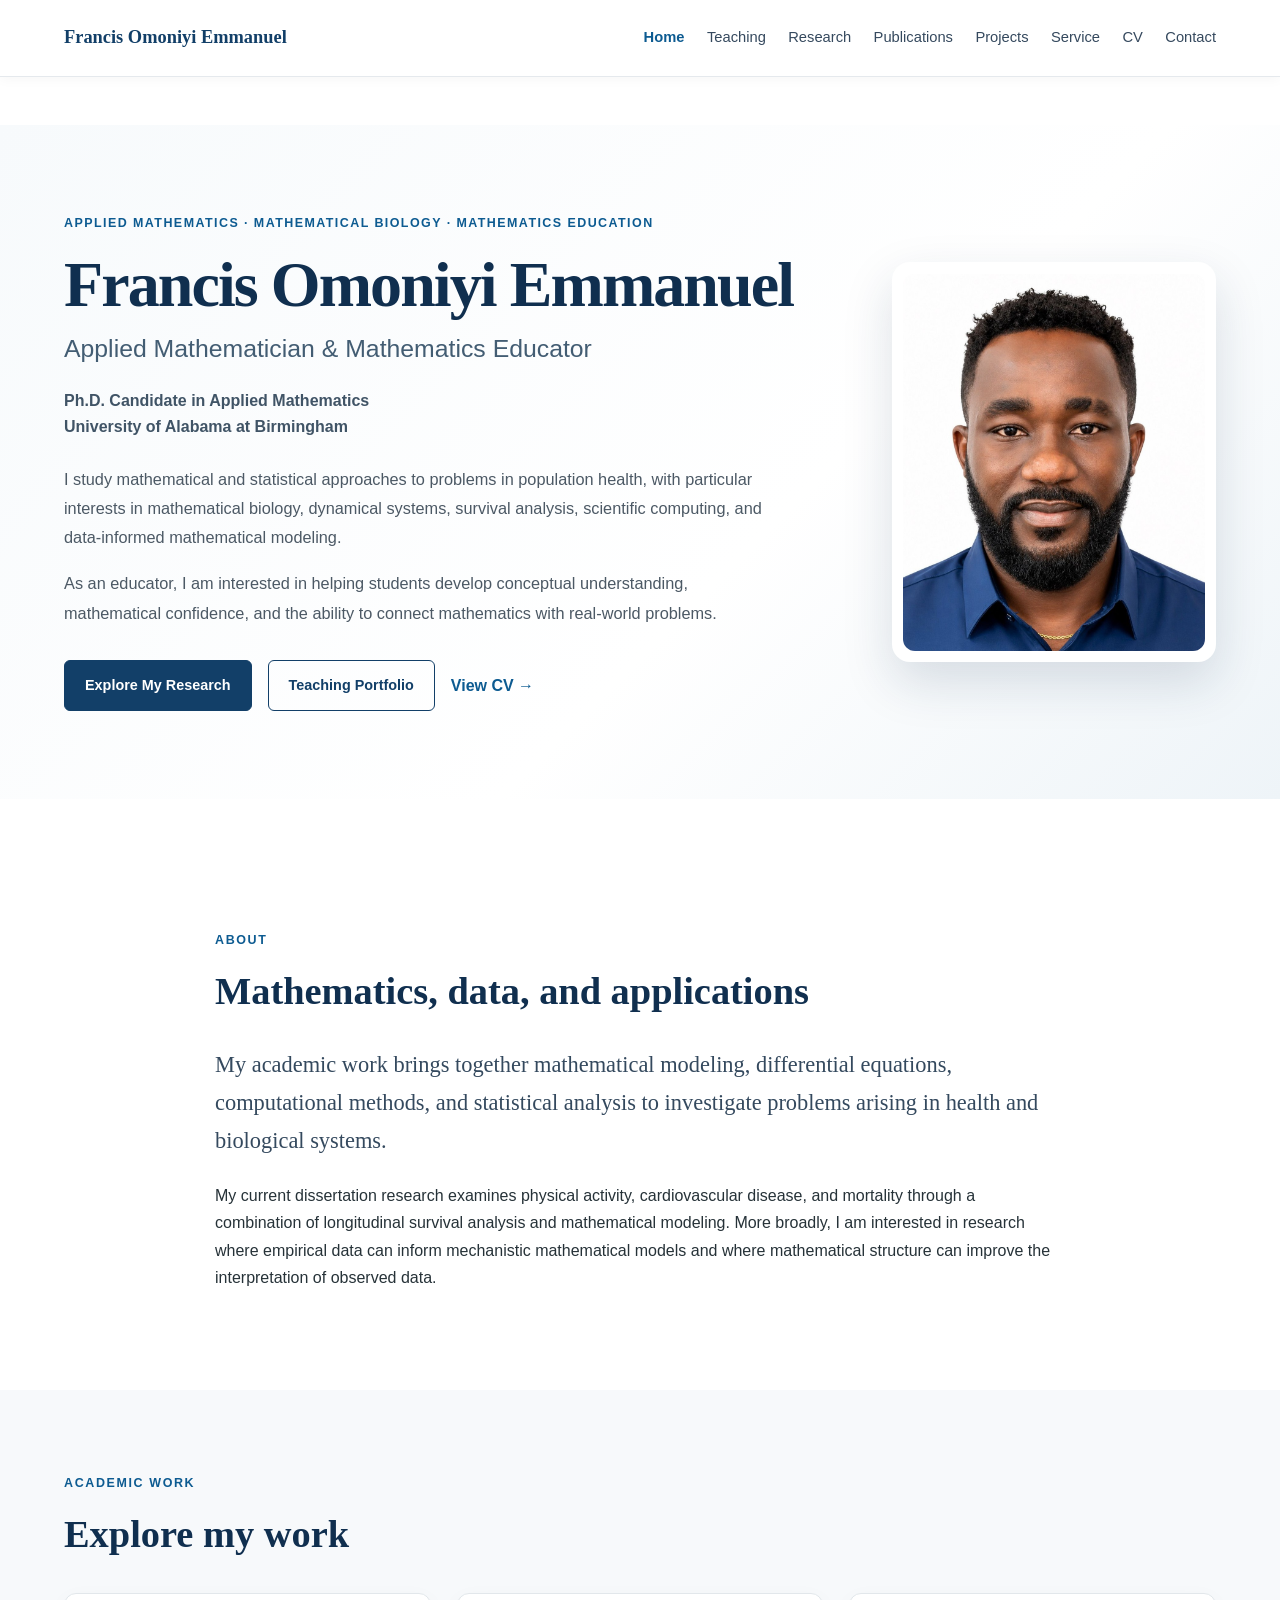
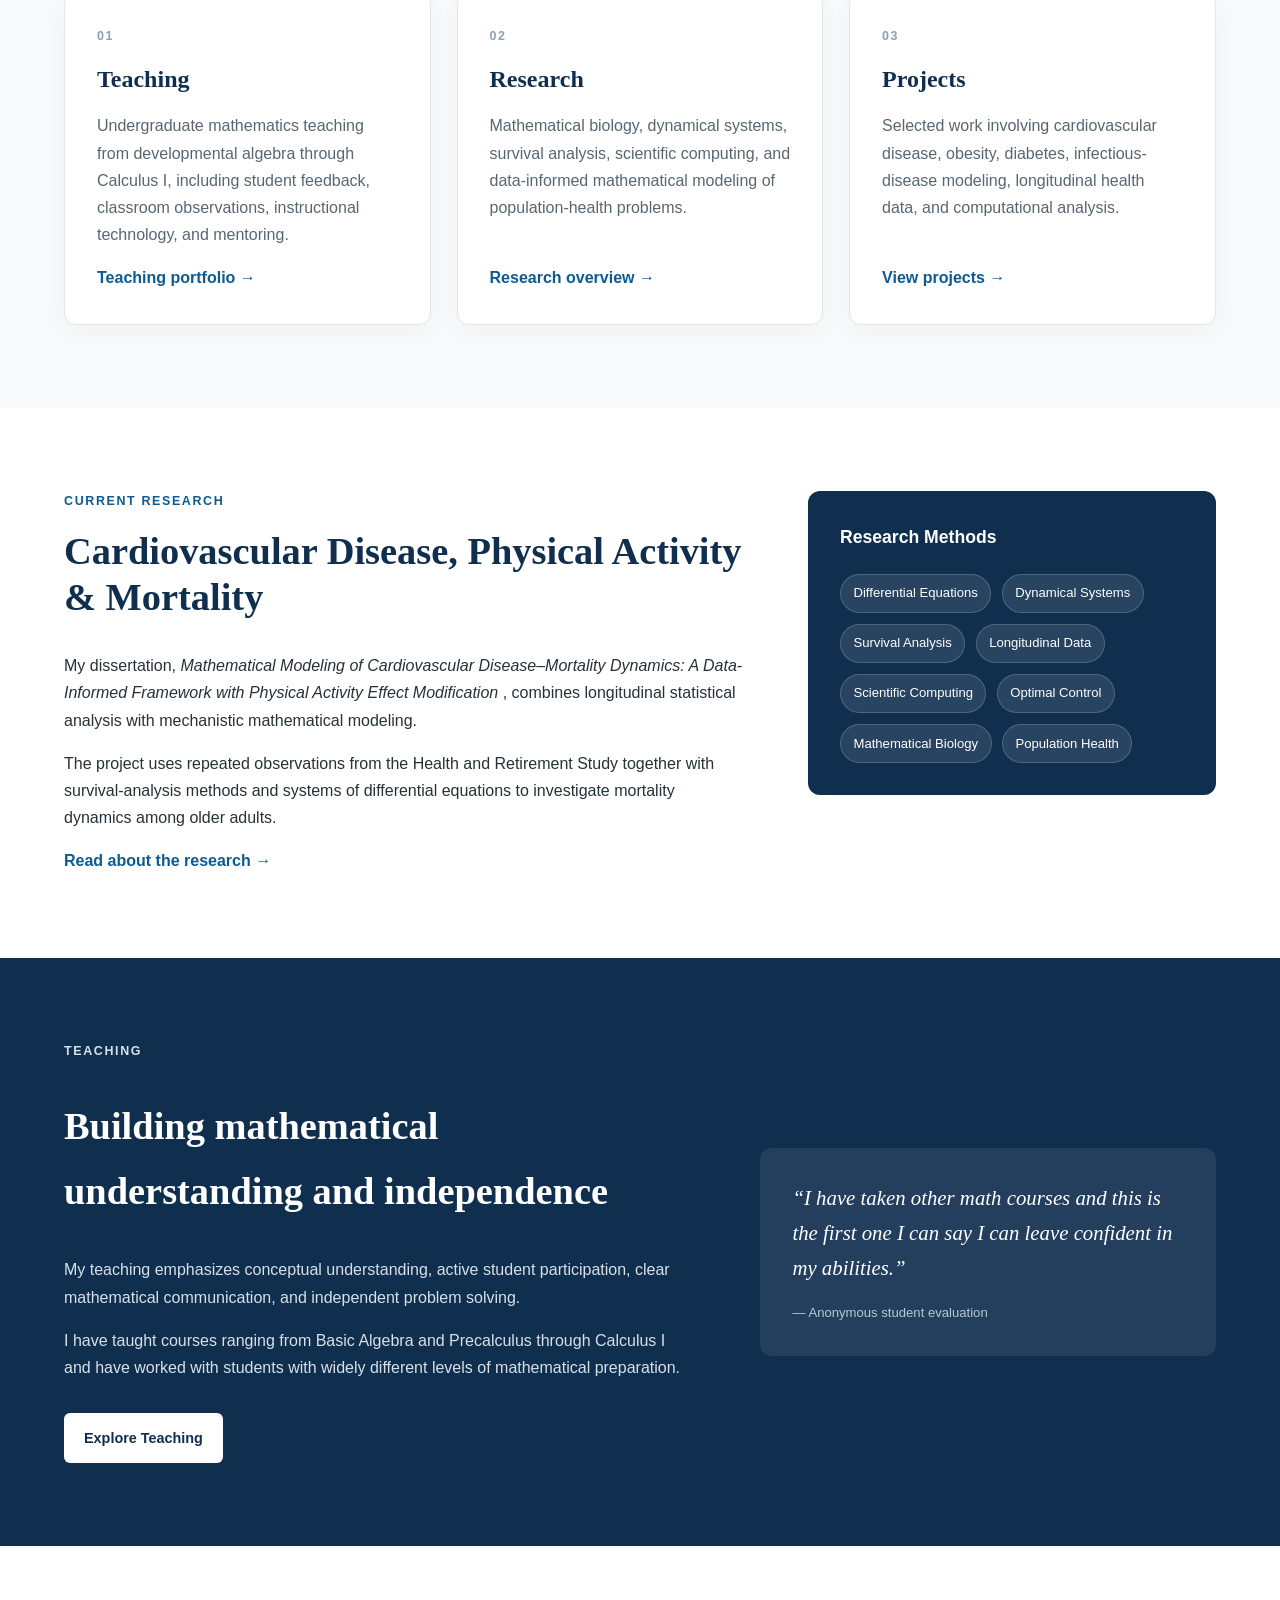
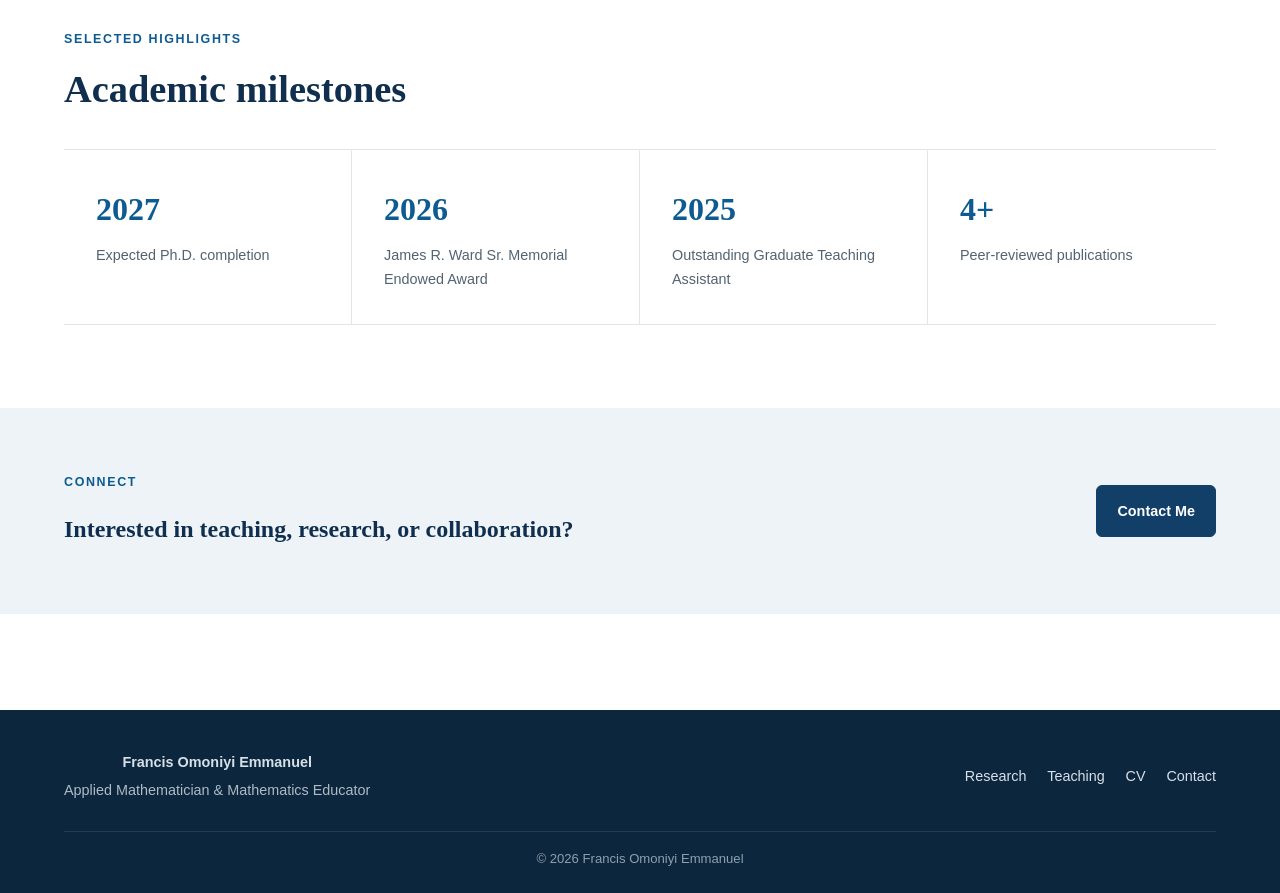
==== commit 57ea00b5: "Rearrange highlight statistics in index.html Updated the order of statistics for awards and teaching" ====
--- a/index.html
+++ b/index.html
@@ -144,7 +144,7 @@
                     Teaching Portfolio
                 </a>
 
-                <a href="assets/documents/Francis_Omoniyi.pdf"
+                <a href="assets/documents/Francis_Omoniyi_CV.pdf"
                    target="_blank"
                    rel="noopener noreferrer"
                    class="text-button">
@@ -528,7 +528,19 @@
 
             </div>
 
-
+         <div class="highlight-stat">
+
+                <span class="stat-number">
+                    2026
+                </span>
+
+                <span class="stat-label">
+                    James R. Ward Sr.
+                    Memorial Endowed Award
+                </span>
+
+            </div>
+            
 
             <div class="highlight-stat">
 
@@ -543,20 +555,6 @@
 
             </div>
 
-
-
-            <div class="highlight-stat">
-
-                <span class="stat-number">
-                    2026
-                </span>
-
-                <span class="stat-label">
-                    James R. Ward Sr.
-                    Memorial Endowed Award
-                </span>
-
-            </div>
 
 
 
@@ -621,7 +619,6 @@
 
     <div class="container footer-grid">
 
-
         <div>
 
             <strong>
@@ -656,7 +653,6 @@
 
         </div>
 
-
     </div>
 
 
--- a/styles.css
+++ b/styles.css
@@ -2051,3 +2051,721 @@
         margin: 1rem auto 0;
     }
 }
+
+/* ==========================================================
+   INNER PAGE HERO
+   ========================================================== */
+
+.page-hero {
+    padding: 2.5rem 0 3.5rem;
+    margin-bottom: 4rem !important;
+
+    border-bottom: 1px solid #e2e7eb;
+}
+
+.page-kicker {
+    margin-bottom: 0.8rem;
+
+    color: #0d5b91;
+
+    font-family: Arial, sans-serif;
+
+    font-size: 0.78rem;
+
+    font-weight: 700;
+
+    letter-spacing: 0.12em;
+
+    text-transform: uppercase;
+}
+
+.page-hero h1 {
+    margin: 0 0 1rem;
+
+    color: #102f4f;
+
+    font-family:
+        Georgia,
+        "Times New Roman",
+        serif;
+
+    font-size: clamp(
+        2.7rem,
+        5vw,
+        4.2rem
+    );
+
+    line-height: 1.1;
+}
+
+.page-intro {
+    max-width: 780px;
+
+    margin-bottom: 0;
+
+    color: #536371;
+
+    font-size: 1.12rem;
+
+    line-height: 1.8;
+}
+
+/* ==========================================================
+   FINAL TEACHING PAGE DESIGN
+   ========================================================== */
+
+.teaching-page-hero {
+    max-width: 950px;
+}
+
+
+.teaching-hero-actions {
+    display: flex;
+    flex-wrap: wrap;
+    gap: 0.9rem;
+    margin-top: 2rem;
+}
+
+
+/* TEACHING PRINCIPLES */
+
+.teaching-overview-grid {
+    display: grid;
+    grid-template-columns: repeat(4, 1fr);
+    gap: 1.2rem;
+    margin-top: 2rem;
+}
+
+
+.teaching-principle-card {
+    padding: 1.6rem;
+
+    border: 1px solid #e1e6ea;
+    border-radius: 10px;
+
+    background: #ffffff;
+
+    box-shadow:
+        0 5px 18px rgba(0,0,0,0.035);
+}
+
+
+.principle-number {
+    color: #7c96aa;
+
+    font-size: 0.76rem;
+    font-weight: 700;
+
+    letter-spacing: 0.12em;
+}
+
+
+.teaching-principle-card h3 {
+    color: #102f4f;
+
+    font-family:
+        Georgia,
+        "Times New Roman",
+        serif;
+
+    font-size: 1.25rem;
+
+    margin:
+        0.55rem 0
+        0.8rem;
+}
+
+
+.teaching-principle-card p {
+    color: #596875;
+
+    font-size: 0.94rem;
+
+    margin-bottom: 0;
+}
+
+
+
+/* TWO COLUMN */
+
+.teaching-two-column {
+    display: grid;
+
+    grid-template-columns:
+        1fr 1fr;
+
+    gap: 3rem;
+
+    align-items: start;
+}
+
+
+.teaching-callout {
+    padding: 1.7rem;
+
+    background: #f3f7fa;
+
+    border-left: 4px solid #0d5b91;
+
+    border-radius: 6px;
+}
+
+
+.teaching-callout h3 {
+    margin-top: 0;
+
+    color: #102f4f;
+}
+
+
+
+/* COURSES */
+
+.course-section-header {
+    display: flex;
+
+    justify-content: space-between;
+
+    align-items: flex-end;
+
+    gap: 2rem;
+
+    margin-top: 2rem;
+    margin-bottom: 1.3rem;
+
+    padding-bottom: 0.8rem;
+
+    border-bottom: 1px solid #dfe5e9;
+}
+
+
+.course-section-header h3 {
+    margin: 0;
+
+    color: #102f4f;
+}
+
+
+.course-section-header p {
+    margin:
+        0.2rem 0 0;
+
+    color: #667684;
+}
+
+
+.course-section-header span {
+    color: #0d5b91;
+
+    font-weight: 700;
+}
+
+
+.teaching-course-grid {
+    display: grid;
+
+    grid-template-columns:
+        repeat(3, 1fr);
+
+    gap: 1.1rem;
+}
+
+
+.teaching-course-card {
+    padding: 1.35rem;
+
+    border: 1px solid #e2e7eb;
+    border-radius: 8px;
+
+    background: #ffffff;
+}
+
+
+.course-code {
+    color: #0d5b91;
+
+    font-size: 0.78rem;
+    font-weight: 700;
+
+    letter-spacing: 0.08em;
+}
+
+
+.teaching-course-card h3 {
+    margin:
+        0.35rem 0
+        0.4rem;
+
+    color: #102f4f;
+
+    font-size: 1.05rem;
+}
+
+
+.teaching-course-card p {
+    color: #697884;
+
+    font-size: 0.88rem;
+
+    margin: 0;
+}
+
+
+.additional-teaching-grid {
+    display: grid;
+
+    grid-template-columns:
+        repeat(2, 1fr);
+
+    gap: 1.3rem;
+
+    margin-top: 2rem;
+}
+
+
+.additional-teaching-card {
+    padding: 1.5rem;
+
+    background: #f7f9fb;
+
+    border-radius: 8px;
+}
+
+
+.additional-teaching-card h3 {
+    margin:
+        0.25rem 0
+        0.6rem;
+
+    color: #102f4f;
+}
+
+
+.small-label {
+    margin: 0;
+
+    color: #0d5b91;
+
+    font-size: 0.78rem;
+    font-weight: 700;
+
+    letter-spacing: 0.08em;
+
+    text-transform: uppercase;
+}
+
+
+
+/* TECHNOLOGY */
+
+.section-width {
+    max-width: 800px;
+}
+
+
+.teaching-tech-tags {
+    display: flex;
+
+    flex-wrap: wrap;
+
+    gap: 0.7rem;
+
+    margin:
+        1.5rem 0
+        2rem;
+}
+
+
+.teaching-tech-tags span {
+    padding:
+        0.5rem
+        0.85rem;
+
+    border: 1px solid #d3dde4;
+
+    border-radius: 22px;
+
+    background: #f8fafb;
+
+    color: #31516b;
+
+    font-size: 0.87rem;
+
+    font-weight: 600;
+}
+
+
+.innovation-box {
+    max-width: 850px;
+
+    padding: 1.7rem;
+
+    background: #102f4f;
+
+    color: #dce5ec;
+
+    border-radius: 10px;
+}
+
+
+.innovation-box h3 {
+    color: #ffffff;
+
+    margin-top: 0;
+}
+
+
+.innovation-box p {
+    margin-bottom: 0;
+}
+
+
+
+/* AWARDS */
+
+.teaching-awards-grid {
+    display: grid;
+
+    grid-template-columns:
+        repeat(3, 1fr);
+
+    gap: 1.3rem;
+
+    margin-top: 1.5rem;
+}
+
+
+.teaching-award-card {
+    padding: 1.5rem;
+
+    border-top: 3px solid #0d5b91;
+
+    background: #f8fafb;
+}
+
+
+.award-year {
+    color: #0d5b91;
+
+    font-size: 0.82rem;
+
+    font-weight: 700;
+}
+
+
+.teaching-award-card h3 {
+    color: #102f4f;
+
+    margin:
+        0.4rem 0
+        0.5rem;
+}
+
+
+
+/* STUDENT FEEDBACK */
+
+.evaluation-introduction {
+    max-width: 800px;
+
+    color: #5c6975;
+}
+
+
+.teaching-evidence-grid {
+    display: grid;
+
+    grid-template-columns:
+        repeat(2, 1fr);
+
+    gap: 1.3rem;
+
+    margin-top: 1.8rem;
+}
+
+
+.teaching-quote-card {
+    display: flex;
+    flex-direction: column;
+
+    padding: 1.6rem;
+
+    border: 1px solid #e0e6ea;
+
+    border-radius: 10px;
+
+    background: #ffffff;
+
+    box-shadow:
+        0 6px 20px
+        rgba(0,0,0,0.035);
+}
+
+
+.quote-theme {
+    margin: 0;
+
+    color: #0d5b91;
+
+    font-size: 0.76rem;
+
+    font-weight: 700;
+
+    letter-spacing: 0.1em;
+
+    text-transform: uppercase;
+}
+
+
+.teaching-quote-card blockquote {
+    flex-grow: 1;
+
+    margin:
+        1rem 0;
+
+    padding: 0;
+
+    border: none;
+
+    background: transparent;
+
+    color: #34495e;
+
+    font-family:
+        Georgia,
+        "Times New Roman",
+        serif;
+
+    font-size: 1.08rem;
+
+    line-height: 1.7;
+}
+
+
+.quote-source {
+    margin-bottom: 0;
+
+    color: #75828d;
+
+    font-size: 0.83rem;
+}
+
+
+
+/* FACULTY OBSERVATIONS */
+
+.coordinator-grid {
+    display: grid;
+
+    grid-template-columns:
+        repeat(2, 1fr);
+
+    gap: 1.4rem;
+
+    margin-top: 1.8rem;
+}
+
+
+.coordinator-card {
+    padding: 1.7rem;
+
+    border: 1px solid #dce3e8;
+
+    border-radius: 10px;
+
+    background: #f8fafb;
+}
+
+
+.coordinator-top {
+    display: flex;
+
+    justify-content: space-between;
+
+    gap: 1rem;
+
+    margin-bottom: 1rem;
+}
+
+
+.coordinator-top h3 {
+    margin:
+        0.25rem 0
+        0;
+
+    color: #102f4f;
+}
+
+
+.coordinator-top p {
+    margin-bottom: 0;
+}
+
+
+.observation-badge {
+    height: fit-content;
+
+    padding:
+        0.35rem
+        0.6rem;
+
+    border-radius: 15px;
+
+    background: #e6eef4;
+
+    color: #31516b;
+
+    font-size: 0.72rem;
+
+    white-space: nowrap;
+}
+
+
+.coordinator-card blockquote {
+    margin:
+        1.2rem 0;
+
+    padding-left: 1rem;
+
+    border-left: 3px solid #0d5b91;
+
+    color: #34495e;
+
+    font-family:
+        Georgia,
+        "Times New Roman",
+        serif;
+
+    font-style: italic;
+}
+
+
+.evaluation-availability {
+    margin-top: 1.5rem;
+
+    color: #74818b;
+
+    font-size: 0.88rem;
+
+    font-style: italic;
+}
+
+
+
+/* MENTORING */
+
+.teaching-mentoring-section {
+    padding:
+        2rem 0;
+}
+
+
+.mentoring-research-box {
+    padding: 1.7rem;
+
+    border-radius: 10px;
+
+    background: #f2f6f8;
+}
+
+
+.mentoring-research-box h3 {
+    margin-top: 0;
+
+    color: #102f4f;
+}
+
+
+
+/* TEACHING CTA */
+
+.teaching-cta {
+    display: flex;
+
+    justify-content: space-between;
+
+    align-items: center;
+
+    gap: 3rem;
+
+    padding: 2.2rem !important;
+
+    background: #edf3f7;
+
+    border-radius: 10px;
+}
+
+
+.teaching-cta h2 {
+    margin-bottom: 0.7rem;
+}
+
+
+.teaching-cta p {
+    max-width: 650px;
+
+    margin-bottom: 0;
+}
+
+
+.teaching-cta-buttons {
+    display: flex;
+
+    flex-shrink: 0;
+
+    gap: 0.8rem;
+}
+
+
+
+/* ==========================================================
+   TEACHING RESPONSIVE
+   ========================================================== */
+
+@media (max-width: 950px) {
+
+    .teaching-overview-grid {
+        grid-template-columns:
+            repeat(2, 1fr);
+    }
+
+
+    .teaching-course-grid {
+        grid-template-columns:
+            repeat(2, 1fr);
+    }
+
+
+    .teaching-two-column,
+    .coordinator-grid {
+        grid-template-columns: 1fr;
+    }
+
+}
+
+
+@media (max-width: 650px) {
+
+    .teaching-overview-grid,
+    .teaching-course-grid,
+    .additional-teaching-grid,
+    .teaching-awards-grid,
+    .teaching-evidence-grid {
+        grid-template-columns: 1fr;
+    }
+
+
+    .course-section-header,
+    .teaching-cta,
+    .coordinator-top {
+        flex-direction: column;
+
+        align-items: flex-start;
+    }
+
+
+    .teaching-cta-buttons {
+        flex-wrap: wrap;
+    }
+
+}
